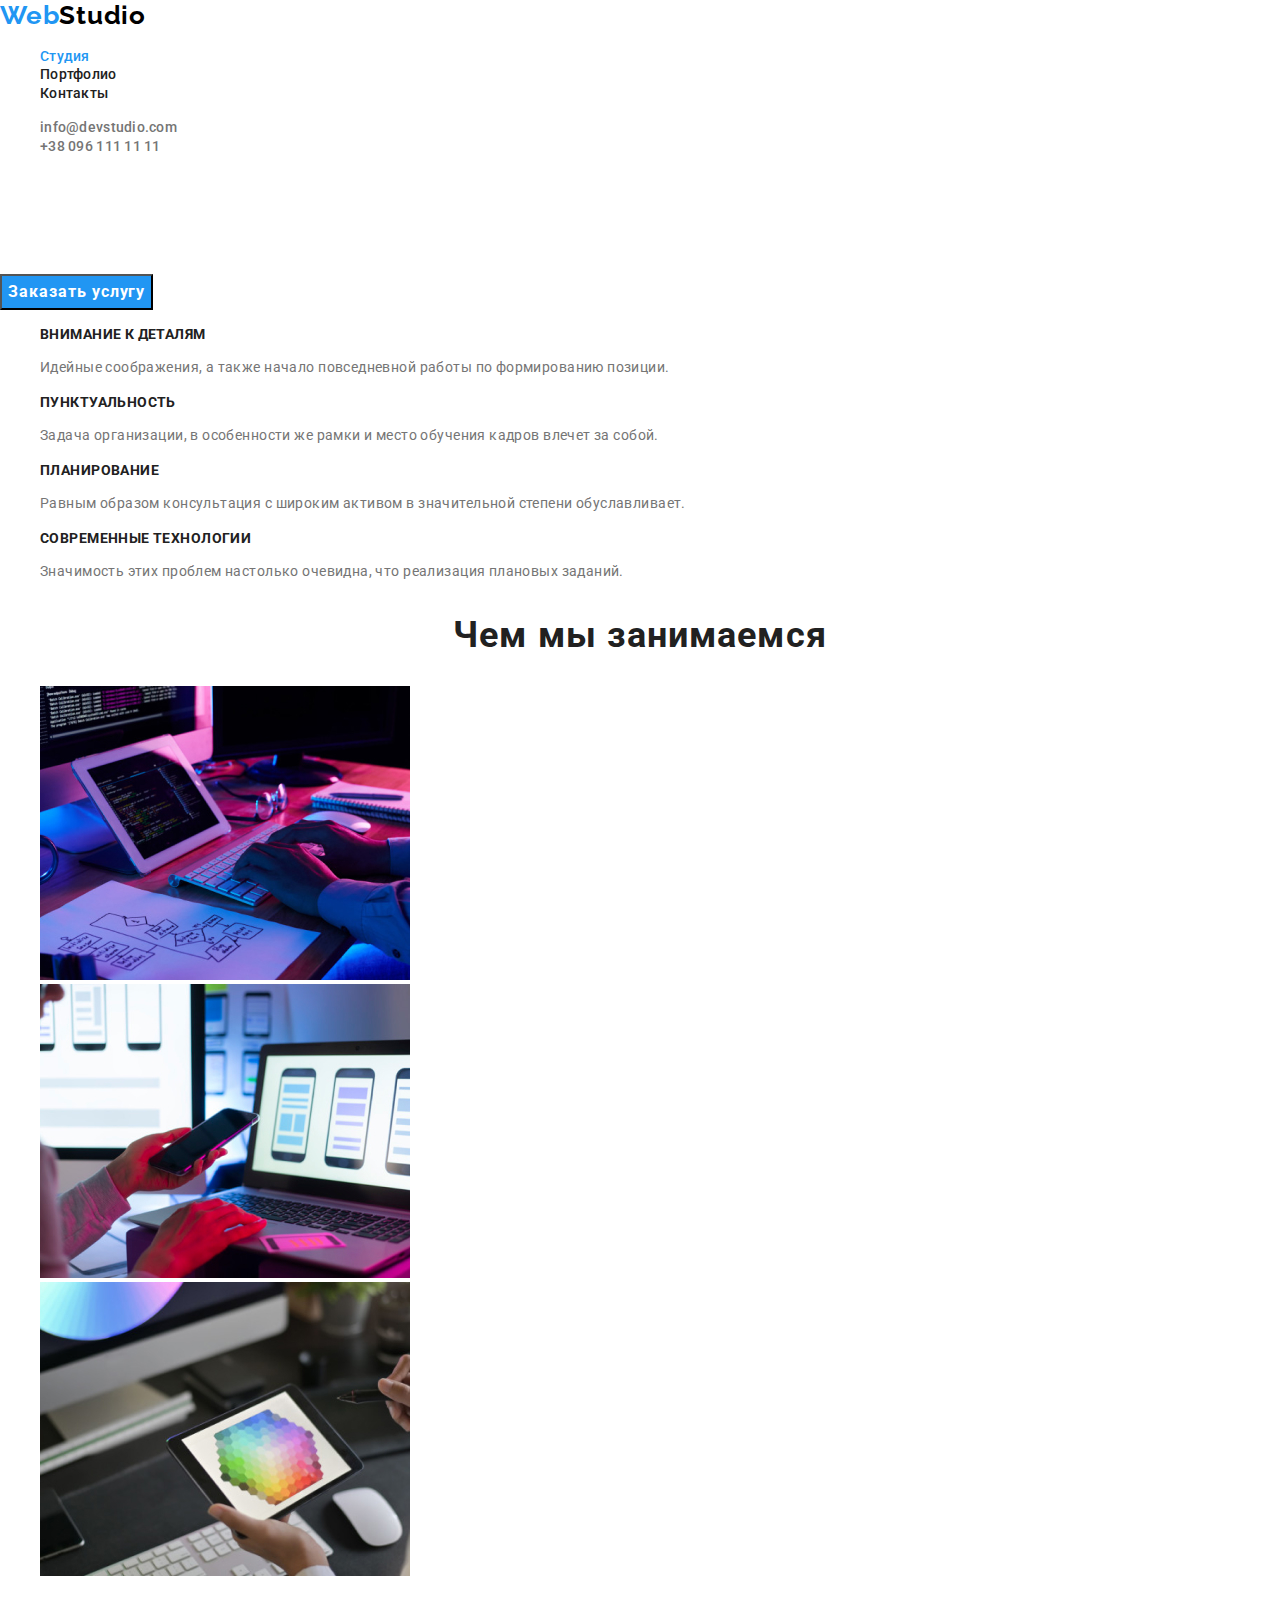
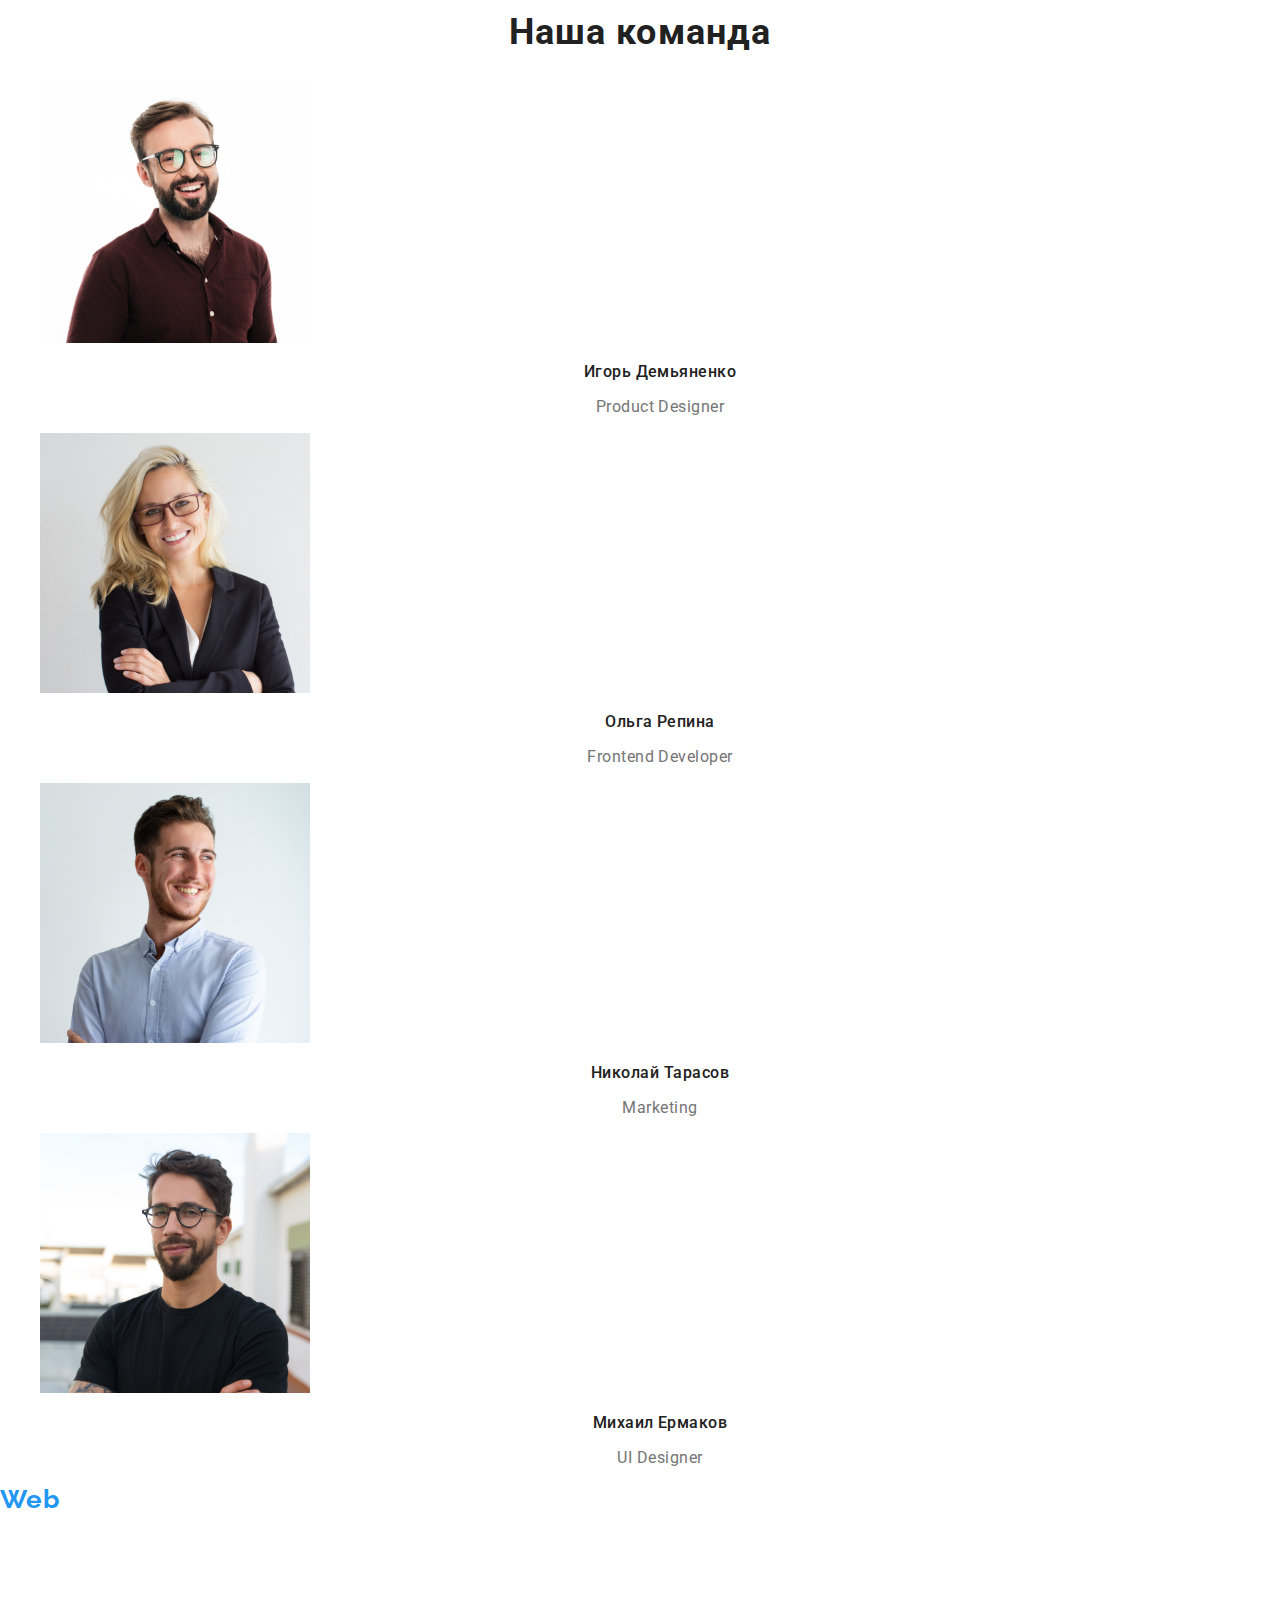
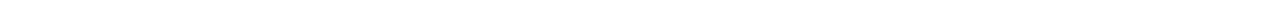
==== index.html @ 56fadd4d "Removed the lang attribute in links" ====
<!DOCTYPE html>
<html lang="ru">

<head>
	<meta charset="UTF-8">
	<meta name="viewport" content="width=device-width, initial-scale=1.0">
	<title lang="en">WebStudio</title>
	<link href="https://fonts.googleapis.com/css2?family=Raleway:wght@700&family=Roboto:wght@400;500;700;900&display=swap" rel="stylesheet">
	<link rel="stylesheet" href="https://cdnjs.cloudflare.com/ajax/libs/modern-normalize/1.0.0/modern-normalize.min.css">
	<link rel="stylesheet" href="./css/style.css">
</head>

<body>
	<!--header-->
	<header class="header">
		<nav class="navigation">
			<a class="link navigation-logo" href="./index.html" aria-label="логотип веб-студии">
				Web<span>Studio</span>
			</a>
			<ul class="list navigation-list">
				<li class="navigation-list-item">
					<a class="link navigation-list-link active" href="./index.html">Студия</a>
				</li>
				<li class="navigation-list-item">
					<a class="link navigation-list-link" href="./portfolio.html">Портфолио</a>
				</li>
				<li class="navigation-list-item">
					<a class="link navigation-list-link" href="#contacts">Контакты</a>
				</li>
			</ul>
		</nav>
		<address class="address">
			<ul class="list header-address-list">
				<li class="header-address-list-item">
					<a class="link header-address-list-mail" href="mailto:info@devstudio.com">info@devstudio.com</a>
				</li>
				<li class="header-address-list-item">
					<a class="link header-address-list-tel" href="tel:+380961111111">+38 096 111 11 11</a>
				</li>
			</ul>
		</address>
	</header>
	<main>
		<!--hero section-->
		<section class="hero">
			<h1 class="hero-title">Эффективные решения для вашего бизнеса</h1>
			<button class="hero-btn" type="button">Заказать услугу</button>
		</section>
		<!--benefits section-->
		<section class="benefits">
			<h2 class="benefits-title" hidden>Наши преимущества</h2>
			<ul class="list benefits-list">
				<li class="benefits-list-item">
					<h3 class="benefits-list-title">Внимание к деталям</h3>
					<p class="benefits-list-text">Идейные соображения, а также начало повседневной работы по формированию позиции.</p>
				</li>
				<li class="benefits-list-item">
					<h3 class="benefits-list-title">Пунктуальность</h3>
					<p class="benefits-list-text">Задача организации, в особенности же рамки и место обучения кадров влечет за собой.</p>
				</li>
				<li class="benefits-list-item">
					<h3 class="benefits-list-title">Планирование</h3>
					<p class="benefits-list-text">Равным образом консультация с широким активом в значительной степени обуславливает.</p>
				</li>
				<li class="benefits-list-item">
					<h3 class="benefits-list-title">Современные технологии</h3>
					<p class="benefits-list-text">Значимость этих проблем настолько очевидна, что реализация плановых заданий.</p>
				</li>
			</ul>
		</section>
		<!--about us section-->
		<section class="about">
			<h2 class="about-title">Чем мы занимаемся</h2>
			<ul class="list about-list">
				<li class="about-list-item">
					<img class="about-list-img" src="./images/main/index/about-us-1.jpg" alt="Разработчик работает в поте лица" width="370"
						height="294">
				</li>
				<li class="about-list-item">
					<img class="about-list-img" src="./images/main/index/about-us-2.jpg" alt="Разработчик работает в поте лица" width="370"
						height="294">
				</li>
				<li class="about-list-item">
					<img class="about-list-img" src="./images/main/index/about-us-3.jpg" alt="Разработчик работает в поте лица" width="370"
						height="294">
				</li>
			</ul>
		</section>
		<!--our team section-->
		<section class="team">
			<h2 class="team-title">Наша команда</h2>
			<ul class="list team-list">
				<li class="team-list-item">
					<img class="team-list-img" src="./images/main/index/our-team-1.jpg" alt="фото сотрудника Игорь Демьяненко" width="270"
						height="260">
					<h3 class="team-list-name">Игорь Демьяненко</h3>
					<p class="team-list-position" lang="en">Product Designer</p>
				</li>
				<li class="team-list-item">
					<img class="team-list-img" src="./images/main/index/our-team-2.jpg" alt="фото сотрудника Ольга Репина" width="270"
						height="260">
					<h3 class="team-list-name">Ольга Репина</h3>
					<p class="team-list-position" lang="en">Frontend Developer</p>
				</li>
				<li class="team-list-item">
					<img class="team-list-img" src="./images/main/index/our-team-3.jpg" alt="фото сотрудника Николай Тарасов" width="270"
						height="260">
					<h3 class="team-list-name">Николай Тарасов</h3>
					<p class="team-list-position" lang="en">Marketing</p>
				</li>
				<li class="team-list-item">
					<img class="team-list-img" src="./images/main/index/our-team-4.jpg" alt="фото сотрудника Михаил Ермаков" width="270"
						height="260">
					<h3 class="team-list-name">Михаил Ермаков</h3>
					<p class="team-list-position" lang="en">UI Designer</p>
				</li>
			</ul>
		</section>
	</main>
	<footer class="footer" id="contacts">
		<a class="link footer-logo" href="./index.html" aria-label="логотип веб-студии">
			Web<span>Studio</span>
		</a>
		<address class="address">
			<ul class="list footer-address-list">
				<li class="footer-address-list-item">
					<a class="link footer-address-list-address" href="https://goo.gl/maps/a9BJcKgLiUdEXcrdA" target="_blank">г. Киев, пр-т Леси Украинки, 26</a>
				</li>
				<li class="footer-address-list-item">
					<a class="link footer-address-list-mail" href="mailto:info@example.com">info@example.com</a>
				</li>
				<li class="footer-address-list-item">
					<a class="link footer-address-list-tel" href="tel:+380991111111">+38 099 111 11 11</a>
				</li>
			</ul>
		</address>
	</footer>
</body>

</html>
---- css/style.css ----
:root {
	--main-font: "Roboto", sans-serif;
	--secondary-font: "Raleway", sans-serif;
	--title-white-theme-color: #212121;
	--title-dark-theme-color: #ffffff;
	--text-white-theme-color: #757575;
	--text-dark-theme-color: #ffffff;
	--accent-color: #2196F3;
}

body {
	font-family: var(--main-font);
	font-style: normal;
}
.list {
	list-style: none;
 }

.link {
	text-decoration: none;
}

.address {
	font-style: normal;
}

/* ========== header ========== */
.navigation-logo {
	font-family: var(--secondary-font);
	font-weight: 700;
	font-size: 26px;
	line-height: 1.192;
	letter-spacing: 0.03em;
	color: #2196F3;
}

.navigation-logo > span {
	color: #000000;
}

.navigation-list-link {
	font-weight: 500;
	font-size: 14px;
	line-height: 1.143;
	letter-spacing: 0.02em;
	color: var(--title-white-theme-color);
}

.header-address-list-mail,
.header-address-list-tel {
	font-weight: 500;
	font-size: 14px;
	line-height: 1.143;
	letter-spacing: 0.02em;
	color: var(--text-white-theme-color);
}

.navigation-list-link:hover,
.navigation-list-link:focus,
.header-address-list-mail:hover,
.header-address-list-mail:focus,
.header-address-list-tel:hover,
.header-address-list-tel:focus {
	color: var(--accent-color);
}

.active {
	color: var(--accent-color);
}
/* ========== end header ========== */

/* ========== hero section ========== */
.hero-title {
	font-weight: 900;
	font-size: 44px;
	line-height: 1.364;
	text-align: center;
	letter-spacing: 0.06em;
	text-transform: uppercase;
	color: var(--title-dark-theme-color);
}

.hero-btn {
	font-family: var(--main-font);
	font-style: normal;
	font-weight: 700;
	font-size: 16px;
	line-height: 1.875;
	display: flex;
	align-items: center;
	text-align: center;
	letter-spacing: 0.06em;
	color: #ffffff;
	background-color: #2196F3;
}
/* ========== end hero section ========== */

/* ========== benefits section ========== */
.benefits-list-title {
	font-weight: 700;
	font-size: 14px;
	line-height: 1.143;
	letter-spacing: 0.03em;
	text-transform: uppercase;
	color: var(--title-white-theme-color);
}

.benefits-list-text {
	font-weight: 400;
	font-size: 14px;
	line-height: 1.714;
	letter-spacing: 0.03em;
	color: var(--text-white-theme-color);
}
/* ========== end benefits section ========== */

/* ========== about us section ========== */
.about-title {
	font-weight: 700;
	font-size: 36px;
	line-height: 1.167;
	text-align: center;
	letter-spacing: 0.03em;
	color: var(--title-white-theme-color);
}
/* ========== end about us section ========== */

/* ========== our team section ========== */
.team-title {
	font-weight: 700;
	font-size: 36px;
	line-height: 1.167;
	text-align: center;
	letter-spacing: 0.03em;
	color: var(--title-white-theme-color);
}

.team-list-name {
	font-weight: 500;
	font-size: 16px;
	line-height: 1.186;
	text-align: center;
	letter-spacing: 0.03em;
	color: var(--title-white-theme-color);
}

.team-list-position {
	font-weight: 400;
	font-size: 16px;
	line-height: 1.186;
	text-align: center;
	letter-spacing: 0.03em;
	color: var(--text-white-theme-color);
}
/* ========== end our team section ========== */

/* ========== portfolio section ========== */
.portfolio-filter-list-btn {
	font-family: var(--main-font);
	font-style: normal;
	font-weight: 500;
	font-size: 16px;
	line-height: 1.625;
	text-align: center;
	letter-spacing: 0.03em;
	color: #212121;
	background-color: #F5F4FA;
}
.portfolio-filter-list-btn:hover,
.portfolio-filter-list-btn:focus {
	color: #FFFFFF;
	background-color:  #2196F3;
}

.portfolio-list-title {
	font-weight: 700;
	font-size: 18px;
	line-height: 2;
	letter-spacing: 0.06em;
	color: var(--title-white-theme-color);
}

.portfolio-list-subtitle {
	font-weight: 400;
	font-size: 16px;
	line-height: 1.875;
	letter-spacing: 0.03em;
	color: var(--text-white-theme-color);
}
/* ==========end portfolio section ========== */

/* ========== footer ========== */
.footer-logo {
	font-family: var(--secondary-font);
	font-weight: 700;
	font-size: 26px;
	line-height: 1.192;
	letter-spacing: 0.03em;
	color: #2196F3;
}

.footer-logo span {
	color: #ffffff;
}

.footer-address-list-address {
	font-weight: 400;
	font-size: 14px;
	line-height: 1.714;
	letter-spacing: 0.03em;
	color: var(--text-dark-theme-color);
}

.footer-address-list-mail,
.footer-address-list-tel {
	font-weight: 400;
	font-size: 14px;
	line-height: 1.714;
	letter-spacing: 0.03em;
	color: rgba(255, 255, 255, 0.6);
}

.footer-address-list-address:hover,
.footer-address-list-address:focus,
.footer-address-list-mail:hover,
.footer-address-list-mail:focus,
.footer-address-list-tel:hover,
.footer-address-list-tel:focus {
	color: var(--accent-color);
}
/* ========== end footer ========== */
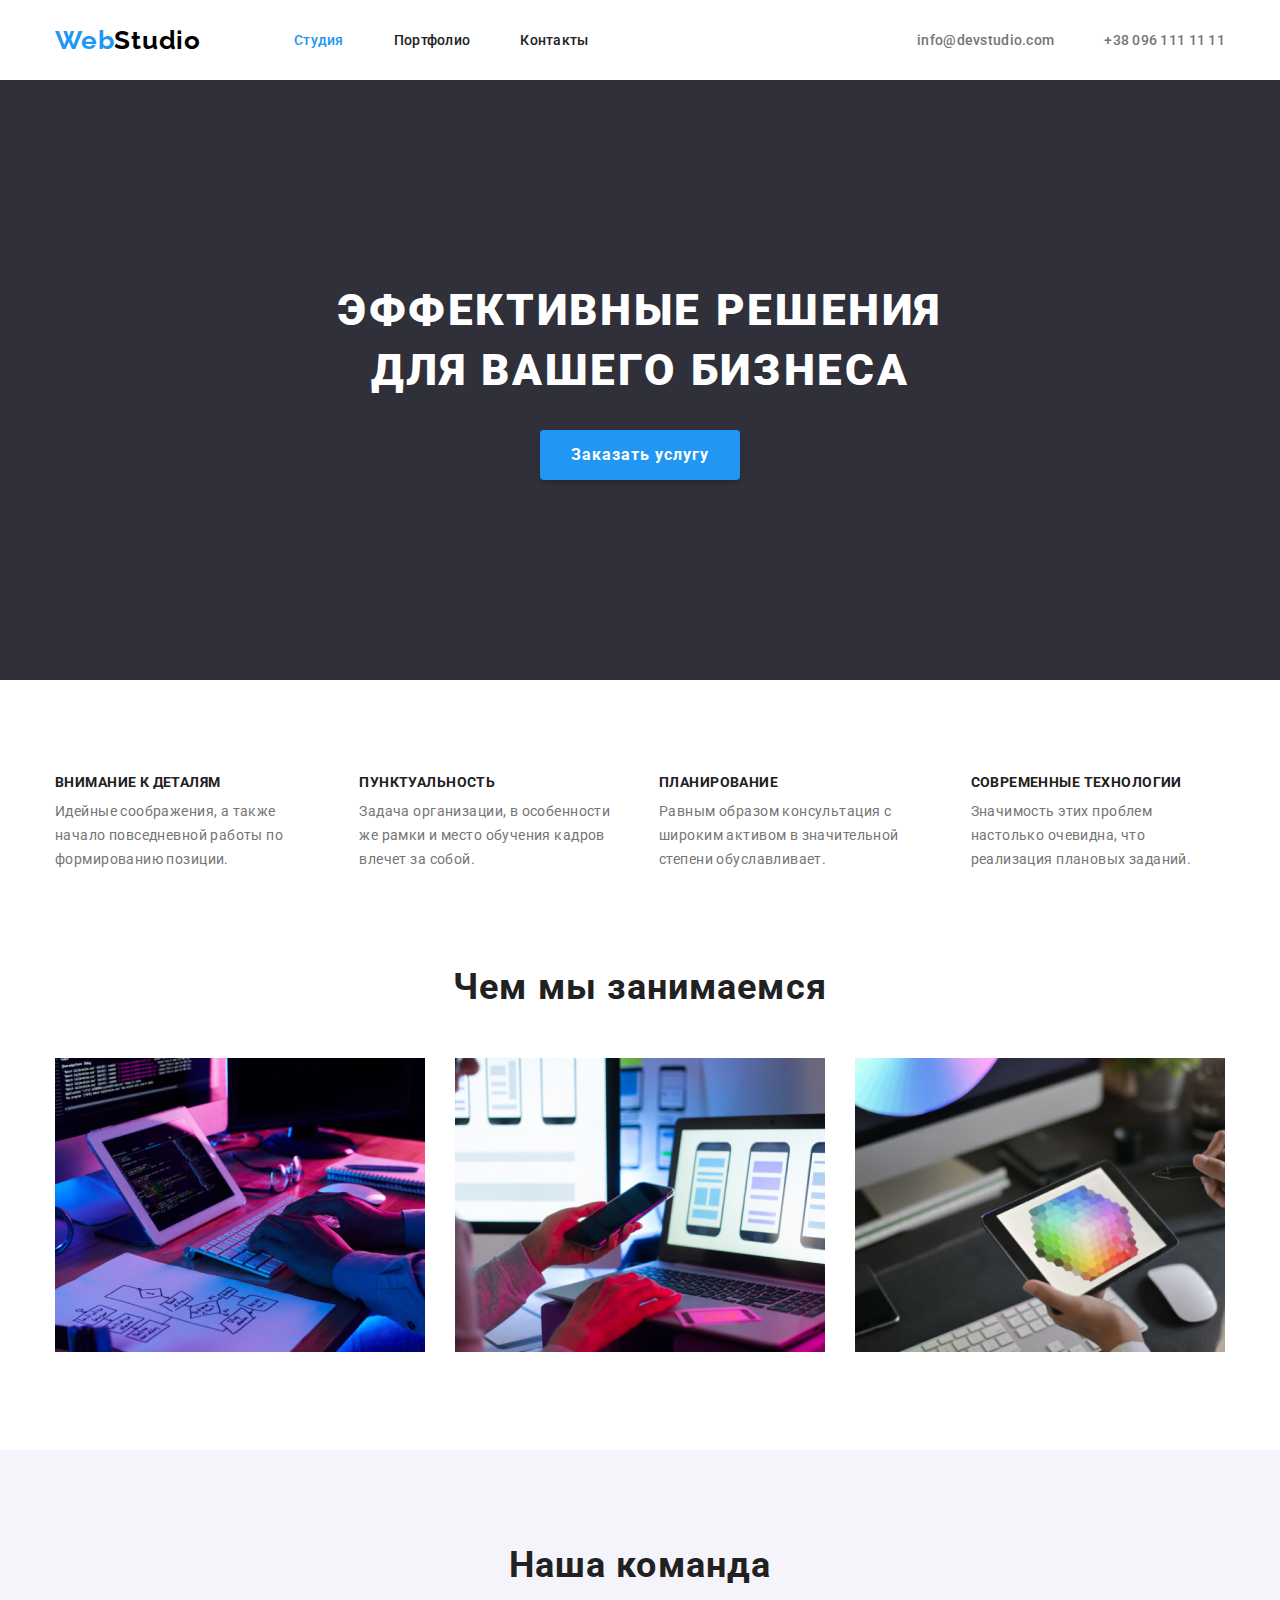
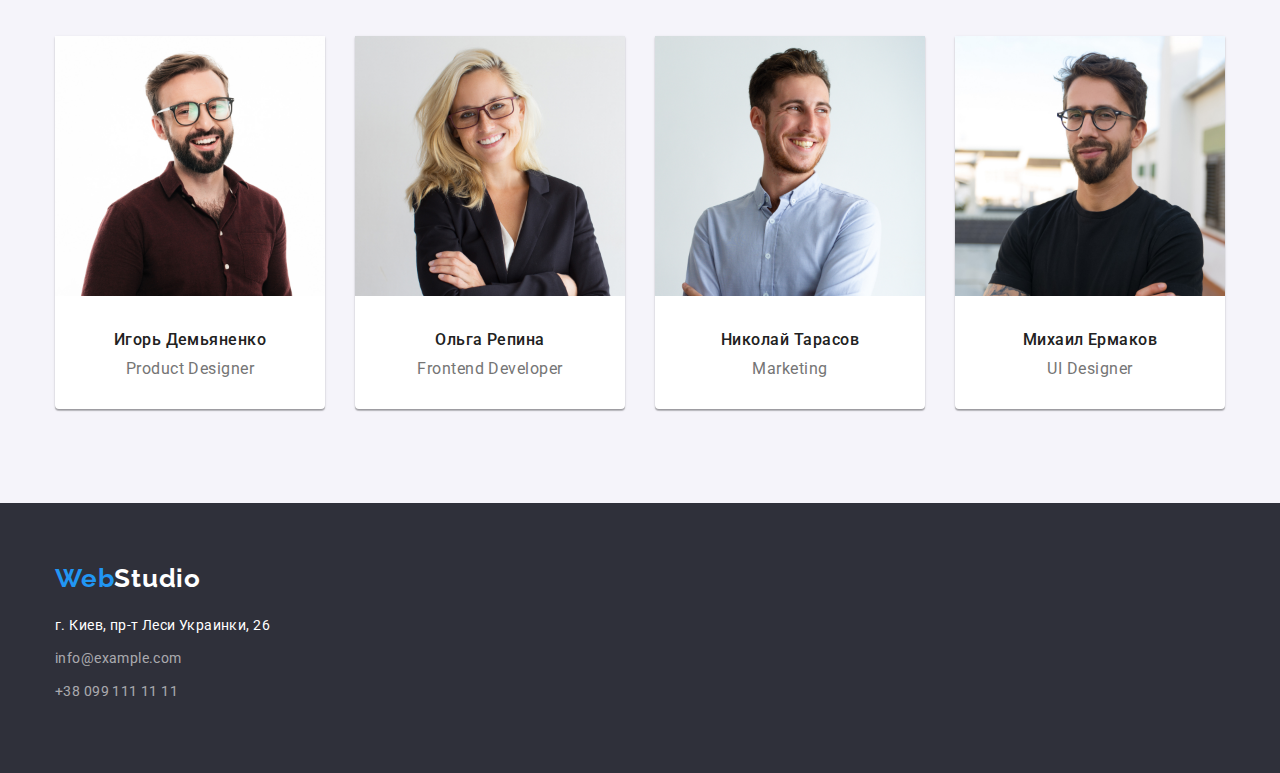
==== commit 7083efa2: "Done" ====
--- a/index.html
+++ b/index.html
@@ -11,66 +11,73 @@
 </head>
 
 <body>
-	<!--header-->
+	<!--Header-->
 	<header class="header">
-		<nav class="navigation">
+		<div class="conteiner">
 			<a class="link navigation-logo" href="./index.html" aria-label="логотип веб-студии">
 				Web<span>Studio</span>
 			</a>
-			<ul class="list navigation-list">
-				<li class="navigation-list-item">
-					<a class="link navigation-list-link active" href="./index.html">Студия</a>
-				</li>
-				<li class="navigation-list-item">
-					<a class="link navigation-list-link" href="./portfolio.html">Портфолио</a>
-				</li>
-				<li class="navigation-list-item">
-					<a class="link navigation-list-link" href="#contacts">Контакты</a>
-				</li>
-			</ul>
-		</nav>
-		<address class="address">
-			<ul class="list header-address-list">
-				<li class="header-address-list-item">
-					<a class="link header-address-list-mail" href="mailto:info@devstudio.com">info@devstudio.com</a>
-				</li>
-				<li class="header-address-list-item">
-					<a class="link header-address-list-tel" href="tel:+380961111111">+38 096 111 11 11</a>
-				</li>
-			</ul>
-		</address>
+			<nav class="navigation">
+				<ul class="list navigation-list">
+					<li class="navigation-list-item">
+						<a class="link navigation-list-link active" href="./index.html">Студия</a>
+					</li>
+					<li class="navigation-list-item">
+						<a class="link navigation-list-link" href="./portfolio.html">Портфолио</a>
+					</li>
+					<li class="navigation-list-item">
+						<a class="link navigation-list-link" href="#contacts">Контакты</a>
+					</li>
+				</ul>
+			</nav>
+			<address class="address">
+				<ul class="list header-address-list">
+					<li class="header-address-list-item">
+						<a class="link header-address-list-mail" href="mailto:info@devstudio.com">info@devstudio.com</a>
+					</li>
+					<li class="header-address-list-item">
+						<a class="link header-address-list-tel" href="tel:+380961111111">+38 096 111 11 11</a>
+					</li>
+				</ul>
+			</address>
+		</div>
 	</header>
 	<main>
-		<!--hero section-->
+		<!--Hero Section-->
 		<section class="hero">
-			<h1 class="hero-title">Эффективные решения для вашего бизнеса</h1>
-			<button class="hero-btn" type="button">Заказать услугу</button>
+			<div class="conteiner">
+				<h1 class="hero-title">Эффективные решения<br>для вашего бизнеса</h1>
+				<button class="hero-btn" type="button">Заказать услугу</button>
+			</div>
 		</section>
-		<!--benefits section-->
-		<section class="benefits">
-			<h2 class="benefits-title" hidden>Наши преимущества</h2>
-			<ul class="list benefits-list">
-				<li class="benefits-list-item">
-					<h3 class="benefits-list-title">Внимание к деталям</h3>
-					<p class="benefits-list-text">Идейные соображения, а также начало повседневной работы по формированию позиции.</p>
-				</li>
-				<li class="benefits-list-item">
-					<h3 class="benefits-list-title">Пунктуальность</h3>
-					<p class="benefits-list-text">Задача организации, в особенности же рамки и место обучения кадров влечет за собой.</p>
-				</li>
-				<li class="benefits-list-item">
-					<h3 class="benefits-list-title">Планирование</h3>
-					<p class="benefits-list-text">Равным образом консультация с широким активом в значительной степени обуславливает.</p>
-				</li>
-				<li class="benefits-list-item">
-					<h3 class="benefits-list-title">Современные технологии</h3>
-					<p class="benefits-list-text">Значимость этих проблем настолько очевидна, что реализация плановых заданий.</p>
-				</li>
-			</ul>
+		<!--Benefits Section-->
+		<section class="section benefits">
+			<div class="conteiner">
+				<h2 class="is-hidden benefits-title">Наши преимущества</h2>
+				<ul class="list benefits-list">
+					<li class="benefits-list-item">
+						<h3 class="benefits-list-title">Внимание к деталям</h3>
+						<p class="benefits-list-text">Идейные соображения, а также начало повседневной работы по формированию позиции.</p>
+					</li>
+					<li class="benefits-list-item">
+						<h3 class="benefits-list-title">Пунктуальность</h3>
+						<p class="benefits-list-text">Задача организации, в особенности же рамки и место обучения кадров влечет за собой.</p>
+					</li>
+					<li class="benefits-list-item">
+						<h3 class="benefits-list-title">Планирование</h3>
+						<p class="benefits-list-text">Равным образом консультация с широким активом в значительной степени обуславливает.</p>
+					</li>
+					<li class="benefits-list-item">
+						<h3 class="benefits-list-title">Современные технологии</h3>
+						<p class="benefits-list-text">Значимость этих проблем настолько очевидна, что реализация плановых заданий.</p>
+					</li>
+				</ul>
+			</div>
 		</section>
-		<!--about us section-->
-		<section class="about">
-			<h2 class="about-title">Чем мы занимаемся</h2>
+		<!--About Us Section-->
+		<section class="section about">
+			<div class="conteiner">
+				<h2 class="title about-title">Чем мы занимаемся</h2>
 			<ul class="list about-list">
 				<li class="about-list-item">
 					<img class="about-list-img" src="./images/main/index/about-us-1.jpg" alt="Разработчик работает в поте лица" width="370"
@@ -85,55 +92,60 @@
 						height="294">
 				</li>
 			</ul>
+			</div>
 		</section>
-		<!--our team section-->
-		<section class="team">
-			<h2 class="team-title">Наша команда</h2>
-			<ul class="list team-list">
-				<li class="team-list-item">
-					<img class="team-list-img" src="./images/main/index/our-team-1.jpg" alt="фото сотрудника Игорь Демьяненко" width="270"
-						height="260">
-					<h3 class="team-list-name">Игорь Демьяненко</h3>
-					<p class="team-list-position" lang="en">Product Designer</p>
-				</li>
-				<li class="team-list-item">
-					<img class="team-list-img" src="./images/main/index/our-team-2.jpg" alt="фото сотрудника Ольга Репина" width="270"
-						height="260">
-					<h3 class="team-list-name">Ольга Репина</h3>
-					<p class="team-list-position" lang="en">Frontend Developer</p>
-				</li>
-				<li class="team-list-item">
-					<img class="team-list-img" src="./images/main/index/our-team-3.jpg" alt="фото сотрудника Николай Тарасов" width="270"
-						height="260">
-					<h3 class="team-list-name">Николай Тарасов</h3>
-					<p class="team-list-position" lang="en">Marketing</p>
-				</li>
-				<li class="team-list-item">
-					<img class="team-list-img" src="./images/main/index/our-team-4.jpg" alt="фото сотрудника Михаил Ермаков" width="270"
-						height="260">
-					<h3 class="team-list-name">Михаил Ермаков</h3>
-					<p class="team-list-position" lang="en">UI Designer</p>
-				</li>
-			</ul>
+		<!--Our Team Section-->
+		<section class="section team">
+			<div class="conteiner">
+				<h2 class="title team-title">Наша команда</h2>
+				<ul class="list team-list">
+					<li class="team-list-item">
+						<img class="team-list-img" src="./images/main/index/our-team-1.jpg" alt="фото сотрудника Игорь Демьяненко" width="270"
+							height="260">
+						<h3 class="team-list-name">Игорь Демьяненко</h3>
+						<p class="team-list-position" lang="en">Product Designer</p>
+					</li>
+					<li class="team-list-item">
+						<img class="team-list-img" src="./images/main/index/our-team-2.jpg" alt="фото сотрудника Ольга Репина" width="270"
+							height="260">
+						<h3 class="team-list-name">Ольга Репина</h3>
+						<p class="team-list-position" lang="en">Frontend Developer</p>
+					</li>
+					<li class="team-list-item">
+						<img class="team-list-img" src="./images/main/index/our-team-3.jpg" alt="фото сотрудника Николай Тарасов" width="270"
+							height="260">
+						<h3 class="team-list-name">Николай Тарасов</h3>
+						<p class="team-list-position" lang="en">Marketing</p>
+					</li>
+					<li class="team-list-item">
+						<img class="team-list-img" src="./images/main/index/our-team-4.jpg" alt="фото сотрудника Михаил Ермаков" width="270"
+							height="260">
+						<h3 class="team-list-name">Михаил Ермаков</h3>
+						<p class="team-list-position" lang="en">UI Designer</p>
+					</li>
+				</ul>
+			</div>
 		</section>
 	</main>
 	<footer class="footer" id="contacts">
-		<a class="link footer-logo" href="./index.html" aria-label="логотип веб-студии">
-			Web<span>Studio</span>
-		</a>
-		<address class="address">
-			<ul class="list footer-address-list">
-				<li class="footer-address-list-item">
-					<a class="link footer-address-list-address" href="https://goo.gl/maps/a9BJcKgLiUdEXcrdA" target="_blank">г. Киев, пр-т Леси Украинки, 26</a>
-				</li>
-				<li class="footer-address-list-item">
-					<a class="link footer-address-list-mail" href="mailto:info@example.com">info@example.com</a>
-				</li>
-				<li class="footer-address-list-item">
-					<a class="link footer-address-list-tel" href="tel:+380991111111">+38 099 111 11 11</a>
-				</li>
-			</ul>
-		</address>
+		<div class="conteiner">
+			<a class="link footer-logo" href="./index.html" aria-label="логотип веб-студии">
+				Web<span>Studio</span>
+			</a>
+			<address class="address">
+				<ul class="list footer-address-list">
+					<li class="footer-address-list-item">
+						<a class="link footer-address-list-address" href="https://goo.gl/maps/a9BJcKgLiUdEXcrdA" target="_blank">г. Киев, пр-т Леси Украинки, 26</a>
+					</li>
+					<li class="footer-address-list-item">
+						<a class="link footer-address-list-mail" href="mailto:info@example.com">info@example.com</a>
+					</li>
+					<li class="footer-address-list-item">
+						<a class="link footer-address-list-tel" href="tel:+380991111111">+38 099 111 11 11</a>
+					</li>
+				</ul>
+			</address>
+		</div>
 	</footer>
 </body>
 
--- a/css/style.css
+++ b/css/style.css
@@ -1,4 +1,6 @@
 :root {
+	--background-main-color: #ffffff;
+	--background-secondary-color: #2F303A;
 	--main-font: "Roboto", sans-serif;
 	--secondary-font: "Raleway", sans-serif;
 	--title-white-theme-color: #212121;
@@ -8,6 +10,13 @@
 	--accent-color: #2196F3;
 }
 
+*,
+*::before,
+*::after {
+	margin: 0;
+	padding: 0;
+}
+
 body {
 	font-family: var(--main-font);
 	font-style: normal;
@@ -24,21 +33,61 @@
 	font-style: normal;
 }
 
-/* ========== header ========== */
+.title {
+	margin-bottom: 50px;
+}
+
+.section {
+	padding-top: 94px;
+	padding-bottom: 94px;
+}
+
+.section.about {
+	padding-top: 0;
+}
+
+.conteiner {
+	width: 1200px;
+	margin-left: auto;
+	margin-right: auto;
+	padding-left: 15px;
+	padding-right: 15px;
+}
+
+/* ========== Header ========== */
+.header .conteiner {
+	display: flex;
+	align-items: center;
+}
+
 .navigation-logo {
+	margin-right: 93px;
+
 	font-family: var(--secondary-font);
 	font-weight: 700;
 	font-size: 26px;
 	line-height: 1.192;
 	letter-spacing: 0.03em;
-	color: #2196F3;
+	color: var(--accent-color);
 }
 
 .navigation-logo > span {
 	color: #000000;
 }
 
+.navigation-list {
+	display: flex;
+}
+
+.navigation-list-item:not(:last-child) {
+	margin-right: 50px;
+}
+
 .navigation-list-link {
+	display: block;
+	padding-top: 32px;
+	padding-bottom: 32px;
+
 	font-weight: 500;
 	font-size: 14px;
 	line-height: 1.143;
@@ -46,8 +95,26 @@
 	color: var(--title-white-theme-color);
 }
 
+.active {
+	color: var(--accent-color);
+}
+
+.header .address {
+	margin-left: auto;
+}
+
+.header-address-list {
+	display: flex;
+}
+
+.header-address-list-item + 
+.header-address-list-item{
+	margin-left: 50px;
+}
+
 .header-address-list-mail,
 .header-address-list-tel {
+	
 	font-weight: 500;
 	font-size: 14px;
 	line-height: 1.143;
@@ -64,39 +131,62 @@
 	color: var(--accent-color);
 }
 
-.active {
-	color: var(--accent-color);
-}
-/* ========== end header ========== */
-
-/* ========== hero section ========== */
+.is-hidden {
+	display: none;
+}
+/* ========== End Header ========== */
+
+/* ========== Hero========== */
+.hero {
+	text-align: center;
+	padding-top: 200px;
+	padding-bottom: 200px;
+
+	background-color: var(--background-secondary-color);
+}
+
 .hero-title {
+	margin-bottom: 30px;
+
 	font-weight: 900;
 	font-size: 44px;
 	line-height: 1.364;
-	text-align: center;
 	letter-spacing: 0.06em;
 	text-transform: uppercase;
 	color: var(--title-dark-theme-color);
 }
 
 .hero-btn {
+	display: inline-block;
+	width: 200px;
+	height: 50px;
+	box-shadow: 0px 4px 4px rgba(0, 0, 0, 0.15);
+	border-radius: 4px;
+	border: none;
+
 	font-family: var(--main-font);
 	font-style: normal;
 	font-weight: 700;
 	font-size: 16px;
 	line-height: 1.875;
-	display: flex;
-	align-items: center;
-	text-align: center;
 	letter-spacing: 0.06em;
 	color: #ffffff;
-	background-color: #2196F3;
-}
-/* ========== end hero section ========== */
-
-/* ========== benefits section ========== */
+	background-color: var(--accent-color);
+}
+/* ========== End Hero========== */
+
+/* ========== Benefits Section ========== */
+.benefits-list {
+	display: flex;
+}
+
+.benefits-list-item:not(:last-child) {
+	margin-right: 30px;
+}
+
 .benefits-list-title {
+	margin-bottom: 10px;
+
 	font-weight: 700;
 	font-size: 14px;
 	line-height: 1.143;
@@ -112,10 +202,12 @@
 	letter-spacing: 0.03em;
 	color: var(--text-white-theme-color);
 }
-/* ========== end benefits section ========== */
-
-/* ========== about us section ========== */
+/* ========== End Benefits Section ========== */
+
+/* ========== About Us Section ========== */
 .about-title {
+	margin-bottom: 50px;
+
 	font-weight: 700;
 	font-size: 36px;
 	line-height: 1.167;
@@ -123,9 +215,18 @@
 	letter-spacing: 0.03em;
 	color: var(--title-white-theme-color);
 }
-/* ========== end about us section ========== */
-
-/* ========== our team section ========== */
+
+.about-list {
+	display: flex;
+	justify-content: space-between;
+}
+/* ========== End About Us Section ========== */
+
+/* ========== Our Team Section ========== */
+.team {
+	background-color: #F5F4FA;
+}
+
 .team-title {
 	font-weight: 700;
 	font-size: 36px;
@@ -135,7 +236,24 @@
 	color: var(--title-white-theme-color);
 }
 
+.team-list {
+	display: flex;
+	justify-content: space-between;
+}
+
+.team-list-item {
+	background: #FFFFFF;
+	box-shadow: 0px 1px 3px rgba(0, 0, 0, 0.12), 0px 1px 1px rgba(0, 0, 0, 0.14), 0px 2px 1px rgba(0, 0, 0, 0.2);
+	border-radius: 0px 0px 4px 4px;
+}
+
+.team-list-img {
+	margin-bottom: 30px;
+}
+
 .team-list-name {
+	margin-bottom: 10px;
+
 	font-weight: 500;
 	font-size: 16px;
 	line-height: 1.186;
@@ -145,6 +263,8 @@
 }
 
 .team-list-position {
+	margin-bottom: 30px;
+
 	font-weight: 400;
 	font-size: 16px;
 	line-height: 1.186;
@@ -152,10 +272,28 @@
 	letter-spacing: 0.03em;
 	color: var(--text-white-theme-color);
 }
-/* ========== end our team section ========== */
-
-/* ========== portfolio section ========== */
+/* ========== End Our Team Section ========== */
+
+/* ========== Portfolio Section ========== */
+.portfolio-filter-list {
+	display: flex;
+	margin-bottom: 50px;
+	justify-content: center;
+}
+
+.portfolio-filter-list-item:not(:last-child) {
+	margin-right: 8px;
+}
+
 .portfolio-filter-list-btn {
+	padding-top: 6px;
+	padding-right: 22px;
+	padding-bottom: 6px;
+	padding-left: 22px;
+	background-color: #F5F4FA;
+	border-radius: 4px;
+	border: none;
+
 	font-family: var(--main-font);
 	font-style: normal;
 	font-weight: 500;
@@ -164,15 +302,38 @@
 	text-align: center;
 	letter-spacing: 0.03em;
 	color: #212121;
-	background-color: #F5F4FA;
 }
 .portfolio-filter-list-btn:hover,
 .portfolio-filter-list-btn:focus {
 	color: #FFFFFF;
-	background-color:  #2196F3;
+	background-color: var(--accent-color);
+	box-shadow: 0px 3px 1px rgba(0, 0, 0, 0.1), 0px 1px 2px rgba(0, 0, 0, 0.08), 0px 2px 2px rgba(0, 0, 0, 0.12);
+}
+
+.portfolio-list {
+	display: flex;
+	flex-wrap: wrap;
+	justify-content: space-between;
+	align-content: space-between;
+	height: 1272px;
+}
+
+.portfolio-list-item {
+	background: #FFFFFF;
+	border: 1px solid #EEEEEE;
+	width: 370px;
+	height: 404px;
+}
+
+.portfolio-list-img {
+	margin-bottom: 20px;
 }
 
 .portfolio-list-title {
+	margin-left: 24px;
+	margin-right: 24px;
+	margin-bottom: 4px;
+
 	font-weight: 700;
 	font-size: 18px;
 	line-height: 2;
@@ -181,26 +342,43 @@
 }
 
 .portfolio-list-subtitle {
+	margin-left: 24px;
+	margin-right: 24px;
+	margin-bottom: 20px;
+
 	font-weight: 400;
 	font-size: 16px;
 	line-height: 1.875;
 	letter-spacing: 0.03em;
 	color: var(--text-white-theme-color);
 }
-/* ==========end portfolio section ========== */
-
-/* ========== footer ========== */
+/* ==========End Portfolio Section ========== */
+
+/* ========== Footer ========== */
+.footer {
+	background-color: #2F303A;
+	padding-top: 60px;
+	padding-bottom: 60px;
+}
+
 .footer-logo {
+	display: block;
+	margin-bottom: 20px;
+
 	font-family: var(--secondary-font);
 	font-weight: 700;
 	font-size: 26px;
 	line-height: 1.192;
 	letter-spacing: 0.03em;
-	color: #2196F3;
+	color: var(--accent-color);
 }
 
 .footer-logo span {
 	color: #ffffff;
+}
+
+.footer-address-list-item {
+	margin-bottom: 9px;
 }
 
 .footer-address-list-address {
@@ -228,4 +406,4 @@
 .footer-address-list-tel:focus {
 	color: var(--accent-color);
 }
-/* ========== end footer ========== */+/* ========== End Footer ========== */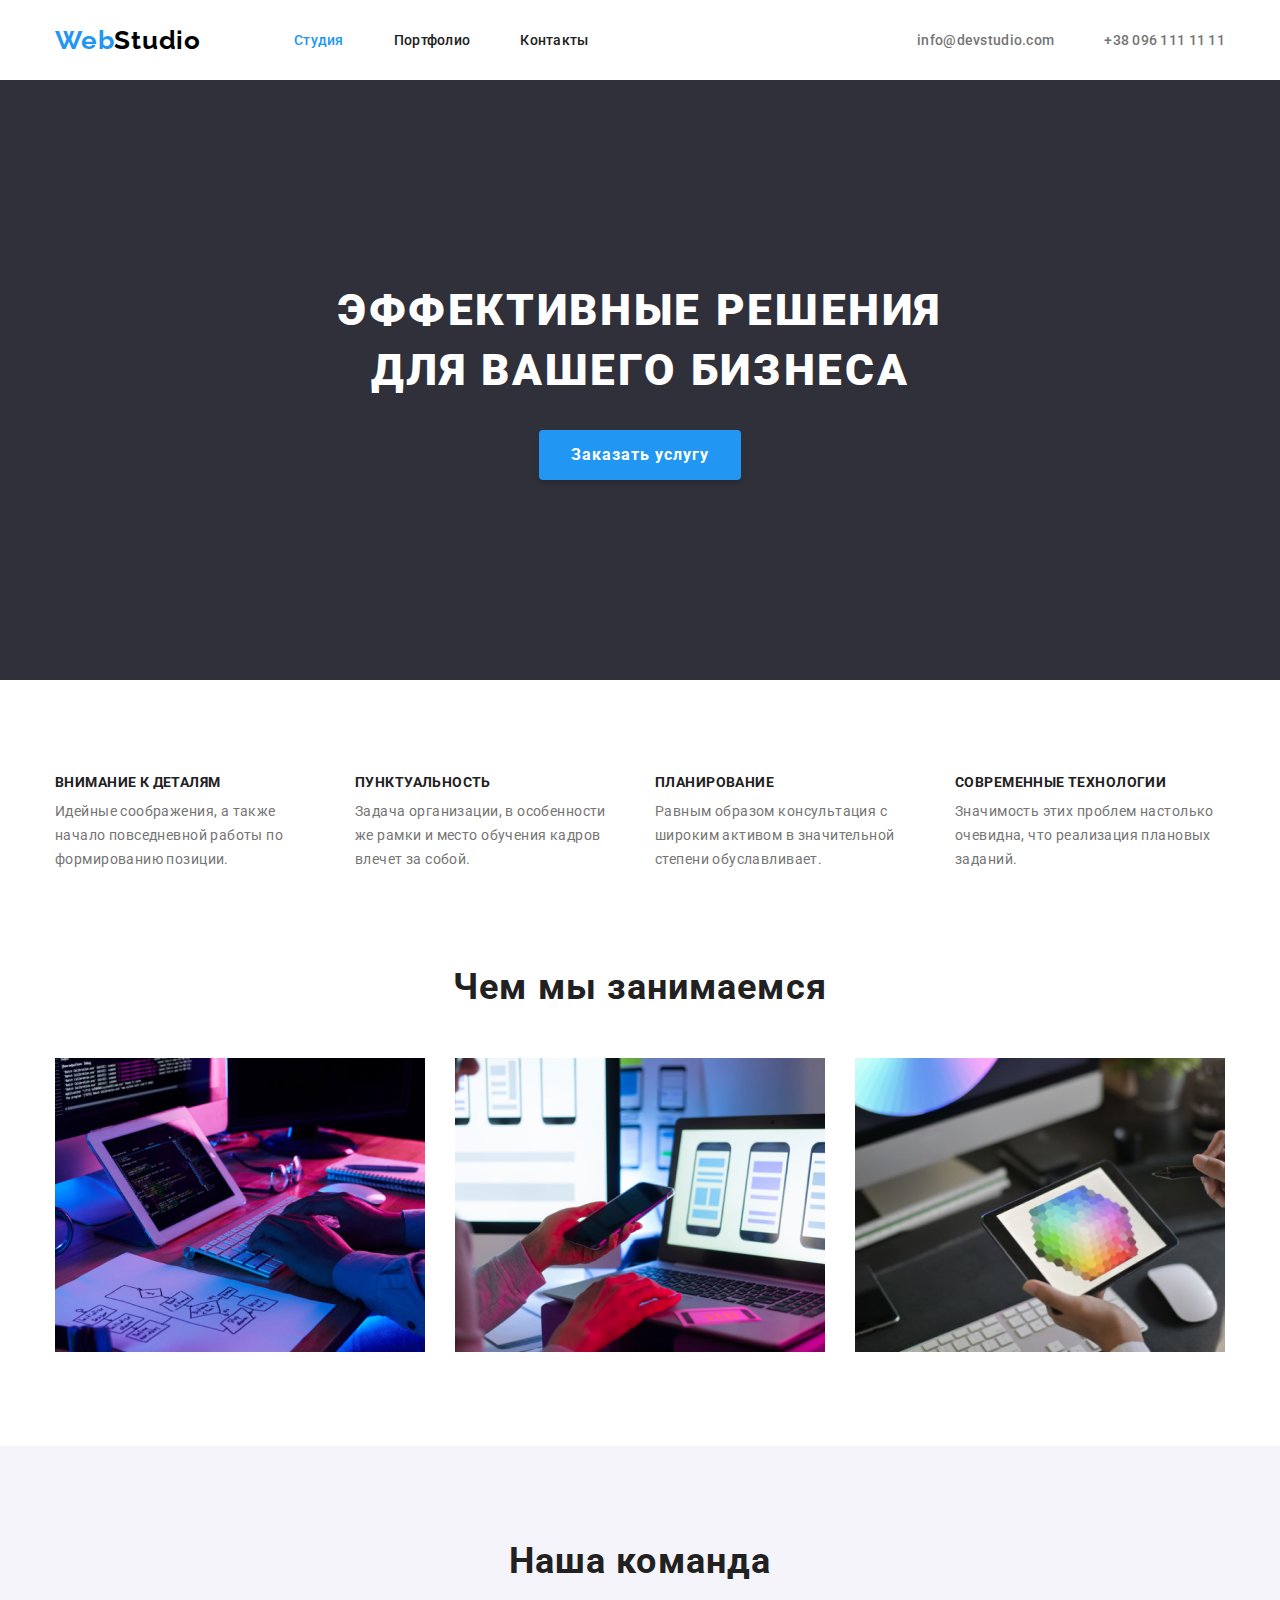
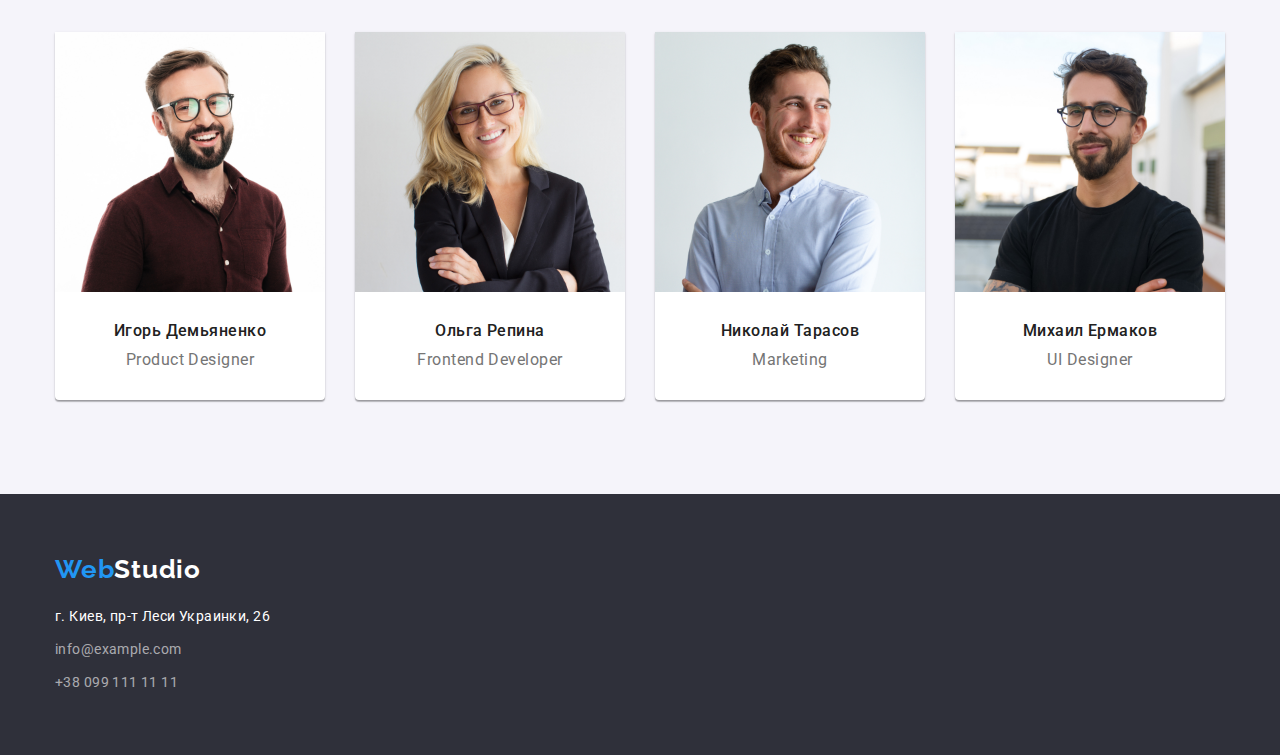
==== commit 374869b6: "Added class="img" with "display: block" style" ====
--- a/index.html
+++ b/index.html
@@ -80,15 +80,15 @@
 				<h2 class="title about-title">Чем мы занимаемся</h2>
 			<ul class="list about-list">
 				<li class="about-list-item">
-					<img class="about-list-img" src="./images/main/index/about-us-1.jpg" alt="Разработчик работает в поте лица" width="370"
+					<img class="img about-list-img" src="./images/main/index/about-us-1.jpg" alt="Разработчик работает в поте лица" width="370"
 						height="294">
 				</li>
 				<li class="about-list-item">
-					<img class="about-list-img" src="./images/main/index/about-us-2.jpg" alt="Разработчик работает в поте лица" width="370"
+					<img class="img about-list-img" src="./images/main/index/about-us-2.jpg" alt="Разработчик работает в поте лица" width="370"
 						height="294">
 				</li>
 				<li class="about-list-item">
-					<img class="about-list-img" src="./images/main/index/about-us-3.jpg" alt="Разработчик работает в поте лица" width="370"
+					<img class="img about-list-img" src="./images/main/index/about-us-3.jpg" alt="Разработчик работает в поте лица" width="370"
 						height="294">
 				</li>
 			</ul>
@@ -100,25 +100,25 @@
 				<h2 class="title team-title">Наша команда</h2>
 				<ul class="list team-list">
 					<li class="team-list-item">
-						<img class="team-list-img" src="./images/main/index/our-team-1.jpg" alt="фото сотрудника Игорь Демьяненко" width="270"
+						<img class="img team-list-img" src="./images/main/index/our-team-1.jpg" alt="фото сотрудника Игорь Демьяненко" width="270"
 							height="260">
 						<h3 class="team-list-name">Игорь Демьяненко</h3>
 						<p class="team-list-position" lang="en">Product Designer</p>
 					</li>
 					<li class="team-list-item">
-						<img class="team-list-img" src="./images/main/index/our-team-2.jpg" alt="фото сотрудника Ольга Репина" width="270"
+						<img class="img team-list-img" src="./images/main/index/our-team-2.jpg" alt="фото сотрудника Ольга Репина" width="270"
 							height="260">
 						<h3 class="team-list-name">Ольга Репина</h3>
 						<p class="team-list-position" lang="en">Frontend Developer</p>
 					</li>
 					<li class="team-list-item">
-						<img class="team-list-img" src="./images/main/index/our-team-3.jpg" alt="фото сотрудника Николай Тарасов" width="270"
+						<img class="img team-list-img" src="./images/main/index/our-team-3.jpg" alt="фото сотрудника Николай Тарасов" width="270"
 							height="260">
 						<h3 class="team-list-name">Николай Тарасов</h3>
 						<p class="team-list-position" lang="en">Marketing</p>
 					</li>
 					<li class="team-list-item">
-						<img class="team-list-img" src="./images/main/index/our-team-4.jpg" alt="фото сотрудника Михаил Ермаков" width="270"
+						<img class="img team-list-img" src="./images/main/index/our-team-4.jpg" alt="фото сотрудника Михаил Ермаков" width="270"
 							height="260">
 						<h3 class="team-list-name">Михаил Ермаков</h3>
 						<p class="team-list-position" lang="en">UI Designer</p>
@@ -127,6 +127,7 @@
 			</div>
 		</section>
 	</main>
+	<!--Footer-->
 	<footer class="footer" id="contacts">
 		<div class="conteiner">
 			<a class="link footer-logo" href="./index.html" aria-label="логотип веб-студии">
--- a/css/style.css
+++ b/css/style.css
@@ -1,6 +1,4 @@
 :root {
-	--background-main-color: #ffffff;
-	--background-secondary-color: #2F303A;
 	--main-font: "Roboto", sans-serif;
 	--secondary-font: "Raleway", sans-serif;
 	--title-white-theme-color: #212121;
@@ -33,6 +31,10 @@
 	font-style: normal;
 }
 
+.img {
+	display: block;
+}
+
 .title {
 	margin-bottom: 50px;
 }
@@ -54,6 +56,10 @@
 	padding-right: 15px;
 }
 
+.is-hidden {
+	display: none;
+}
+
 /* ========== Header ========== */
 .header .conteiner {
 	display: flex;
@@ -114,7 +120,6 @@
 
 .header-address-list-mail,
 .header-address-list-tel {
-	
 	font-weight: 500;
 	font-size: 14px;
 	line-height: 1.143;
@@ -130,10 +135,6 @@
 .header-address-list-tel:focus {
 	color: var(--accent-color);
 }
-
-.is-hidden {
-	display: none;
-}
 /* ========== End Header ========== */
 
 /* ========== Hero========== */
@@ -141,8 +142,7 @@
 	text-align: center;
 	padding-top: 200px;
 	padding-bottom: 200px;
-
-	background-color: var(--background-secondary-color);
+	background-color: #2F303A;
 }
 
 .hero-title {
@@ -158,11 +158,14 @@
 
 .hero-btn {
 	display: inline-block;
-	width: 200px;
-	height: 50px;
+	padding-top: 10px;
+	padding-right: 32px;
+	padding-bottom: 10px;
+	padding-left: 32px;
+	background-color: var(--accent-color);
 	box-shadow: 0px 4px 4px rgba(0, 0, 0, 0.15);
+	border: none;
 	border-radius: 4px;
-	border: none;
 
 	font-family: var(--main-font);
 	font-style: normal;
@@ -170,14 +173,17 @@
 	font-size: 16px;
 	line-height: 1.875;
 	letter-spacing: 0.06em;
-	color: #ffffff;
-	background-color: var(--accent-color);
+	color: var(--title-dark-theme-color);
 }
 /* ========== End Hero========== */
 
 /* ========== Benefits Section ========== */
 .benefits-list {
 	display: flex;
+}
+
+.benefits-list-item {
+	width: calc((100% - 3 * 30px) / 4);
 }
 
 .benefits-list-item:not(:last-child) {
@@ -238,13 +244,17 @@
 
 .team-list {
 	display: flex;
-	justify-content: space-between;
 }
 
 .team-list-item {
-	background: #FFFFFF;
+	padding-bottom: 30px;
+	background-color: #FFFFFF;
 	box-shadow: 0px 1px 3px rgba(0, 0, 0, 0.12), 0px 1px 1px rgba(0, 0, 0, 0.14), 0px 2px 1px rgba(0, 0, 0, 0.2);
 	border-radius: 0px 0px 4px 4px;
+}
+
+.team-list-item:not(:last-child) {
+	margin-right: 30px;
 }
 
 .team-list-img {
@@ -263,8 +273,6 @@
 }
 
 .team-list-position {
-	margin-bottom: 30px;
-
 	font-weight: 400;
 	font-size: 16px;
 	line-height: 1.186;
@@ -291,38 +299,48 @@
 	padding-bottom: 6px;
 	padding-left: 22px;
 	background-color: #F5F4FA;
+	border: none;
 	border-radius: 4px;
-	border: none;
 
 	font-family: var(--main-font);
 	font-style: normal;
 	font-weight: 500;
 	font-size: 16px;
 	line-height: 1.625;
-	text-align: center;
-	letter-spacing: 0.03em;
-	color: #212121;
-}
+	letter-spacing: 0.03em;
+	color: var(--title-white-theme-color);
+}
+
 .portfolio-filter-list-btn:hover,
 .portfolio-filter-list-btn:focus {
-	color: #FFFFFF;
 	background-color: var(--accent-color);
 	box-shadow: 0px 3px 1px rgba(0, 0, 0, 0.1), 0px 1px 2px rgba(0, 0, 0, 0.08), 0px 2px 2px rgba(0, 0, 0, 0.12);
+
+	color: var(--title-dark-theme-color);
 }
 
 .portfolio-list {
 	display: flex;
 	flex-wrap: wrap;
-	justify-content: space-between;
-	align-content: space-between;
-	height: 1272px;
 }
 
 .portfolio-list-item {
-	background: #FFFFFF;
+	width: calc((100% - 2 * 30px) / 3);
+	background-color: #FFFFFF;
 	border: 1px solid #EEEEEE;
-	width: 370px;
-	height: 404px;
+}
+
+.portfolio-list-item:not(:nth-child(3n)) {
+	margin-right: 30px;
+}
+
+.portfolio-list-item:not(:nth-last-child(-n + 3)) {
+	margin-bottom: 30px;
+}
+
+.portfolio-list-link {
+	display: block;
+	padding-bottom: 20px;
 }
 
 .portfolio-list-img {
@@ -344,7 +362,6 @@
 .portfolio-list-subtitle {
 	margin-left: 24px;
 	margin-right: 24px;
-	margin-bottom: 20px;
 
 	font-weight: 400;
 	font-size: 16px;
@@ -377,7 +394,7 @@
 	color: #ffffff;
 }
 
-.footer-address-list-item {
+.footer-address-list-item:not(:last-child) {
 	margin-bottom: 9px;
 }
 
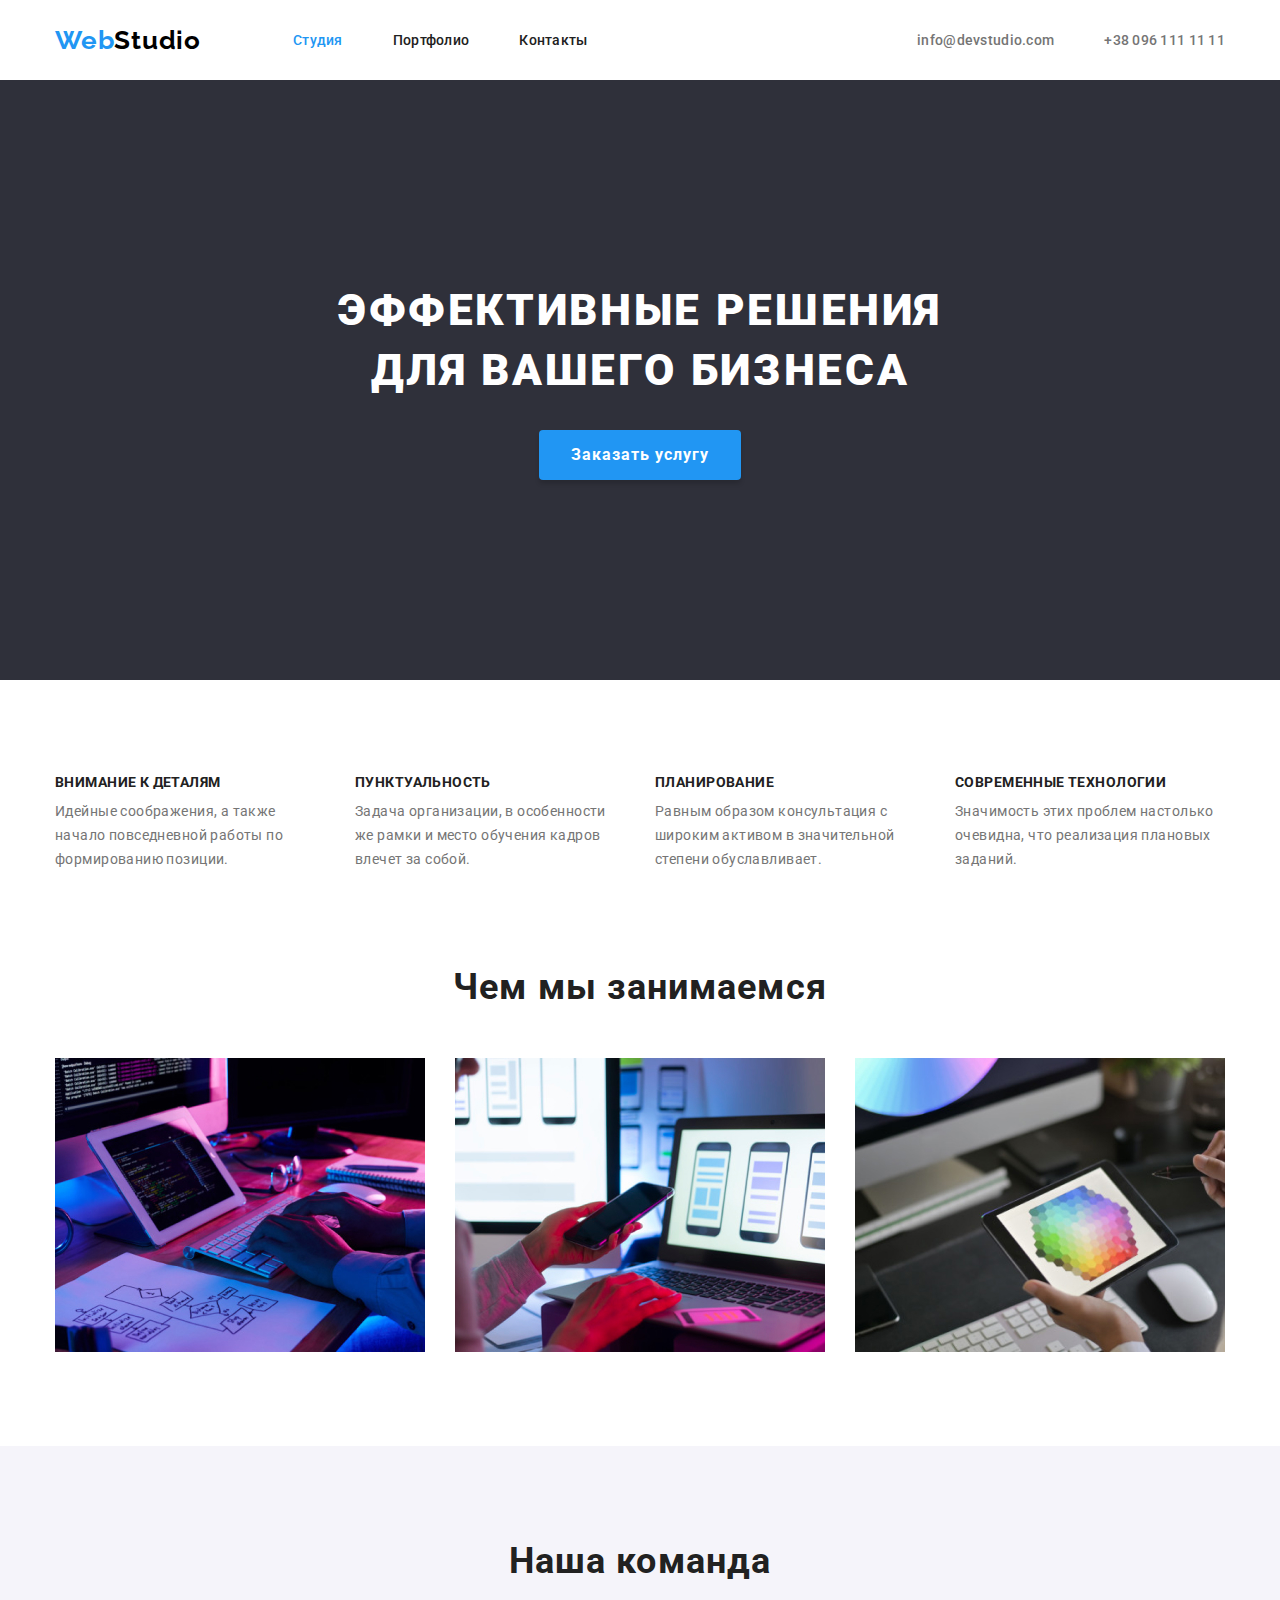
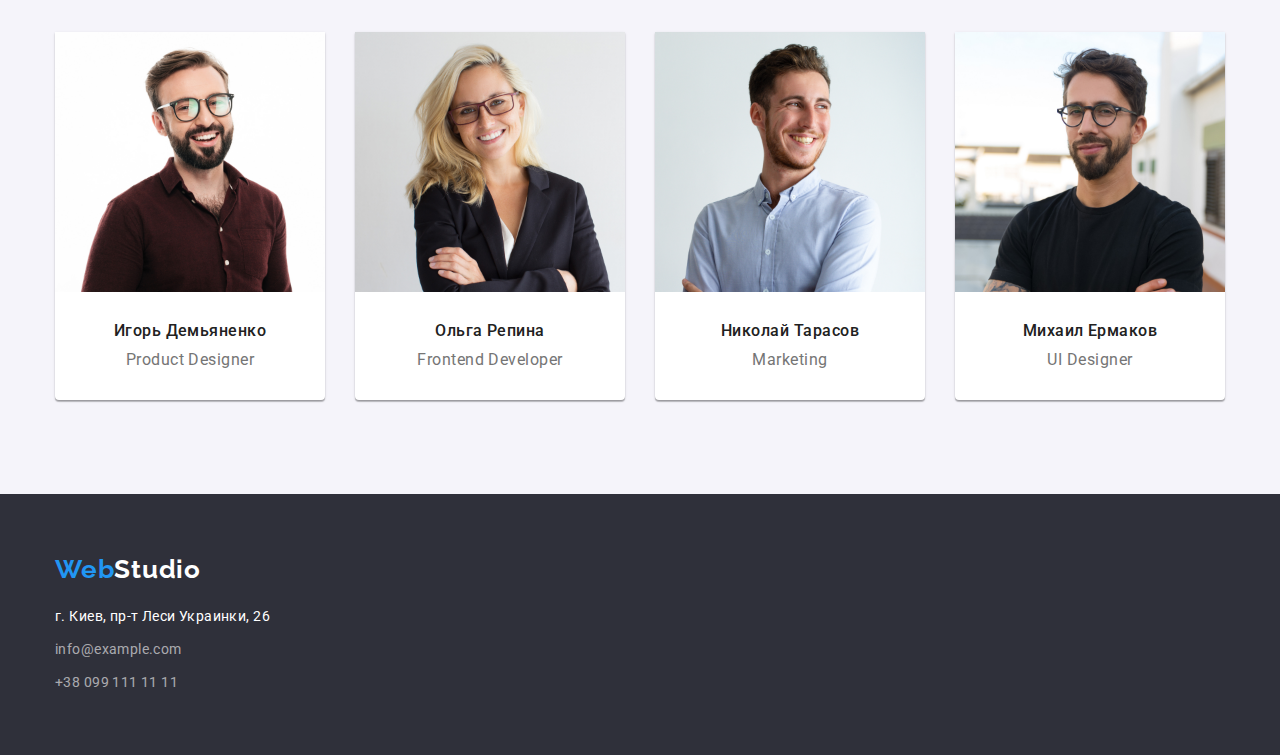
==== commit 16c2bbd2: "Moved paddings from sections to containers" ====
--- a/index.html
+++ b/index.html
@@ -2,152 +2,152 @@
 <html lang="ru">
 
 <head>
-	<meta charset="UTF-8">
-	<meta name="viewport" content="width=device-width, initial-scale=1.0">
-	<title lang="en">WebStudio</title>
-	<link href="https://fonts.googleapis.com/css2?family=Raleway:wght@700&family=Roboto:wght@400;500;700;900&display=swap" rel="stylesheet">
-	<link rel="stylesheet" href="https://cdnjs.cloudflare.com/ajax/libs/modern-normalize/1.0.0/modern-normalize.min.css">
-	<link rel="stylesheet" href="./css/style.css">
+  <meta charset="UTF-8">
+  <meta name="viewport" content="width=device-width, initial-scale=1.0">
+  <title lang="en">WebStudio</title>
+  <link href="https://fonts.googleapis.com/css2?family=Raleway:wght@700&family=Roboto:wght@400;500;700;900&display=swap" rel="stylesheet">
+  <link rel="stylesheet" href="https://cdnjs.cloudflare.com/ajax/libs/modern-normalize/1.0.0/modern-normalize.min.css">
+  <link rel="stylesheet" href="./css/style.css">
 </head>
 
 <body>
-	<!--Header-->
-	<header class="header">
-		<div class="conteiner">
-			<a class="link navigation-logo" href="./index.html" aria-label="логотип веб-студии">
-				Web<span>Studio</span>
-			</a>
-			<nav class="navigation">
-				<ul class="list navigation-list">
-					<li class="navigation-list-item">
-						<a class="link navigation-list-link active" href="./index.html">Студия</a>
-					</li>
-					<li class="navigation-list-item">
-						<a class="link navigation-list-link" href="./portfolio.html">Портфолио</a>
-					</li>
-					<li class="navigation-list-item">
-						<a class="link navigation-list-link" href="#contacts">Контакты</a>
-					</li>
-				</ul>
-			</nav>
-			<address class="address">
-				<ul class="list header-address-list">
-					<li class="header-address-list-item">
-						<a class="link header-address-list-mail" href="mailto:info@devstudio.com">info@devstudio.com</a>
-					</li>
-					<li class="header-address-list-item">
-						<a class="link header-address-list-tel" href="tel:+380961111111">+38 096 111 11 11</a>
-					</li>
-				</ul>
-			</address>
-		</div>
-	</header>
-	<main>
-		<!--Hero Section-->
-		<section class="hero">
-			<div class="conteiner">
-				<h1 class="hero-title">Эффективные решения<br>для вашего бизнеса</h1>
-				<button class="hero-btn" type="button">Заказать услугу</button>
-			</div>
-		</section>
-		<!--Benefits Section-->
-		<section class="section benefits">
-			<div class="conteiner">
-				<h2 class="is-hidden benefits-title">Наши преимущества</h2>
-				<ul class="list benefits-list">
-					<li class="benefits-list-item">
-						<h3 class="benefits-list-title">Внимание к деталям</h3>
-						<p class="benefits-list-text">Идейные соображения, а также начало повседневной работы по формированию позиции.</p>
-					</li>
-					<li class="benefits-list-item">
-						<h3 class="benefits-list-title">Пунктуальность</h3>
-						<p class="benefits-list-text">Задача организации, в особенности же рамки и место обучения кадров влечет за собой.</p>
-					</li>
-					<li class="benefits-list-item">
-						<h3 class="benefits-list-title">Планирование</h3>
-						<p class="benefits-list-text">Равным образом консультация с широким активом в значительной степени обуславливает.</p>
-					</li>
-					<li class="benefits-list-item">
-						<h3 class="benefits-list-title">Современные технологии</h3>
-						<p class="benefits-list-text">Значимость этих проблем настолько очевидна, что реализация плановых заданий.</p>
-					</li>
-				</ul>
-			</div>
-		</section>
-		<!--About Us Section-->
-		<section class="section about">
-			<div class="conteiner">
-				<h2 class="title about-title">Чем мы занимаемся</h2>
-			<ul class="list about-list">
-				<li class="about-list-item">
-					<img class="img about-list-img" src="./images/main/index/about-us-1.jpg" alt="Разработчик работает в поте лица" width="370"
-						height="294">
-				</li>
-				<li class="about-list-item">
-					<img class="img about-list-img" src="./images/main/index/about-us-2.jpg" alt="Разработчик работает в поте лица" width="370"
-						height="294">
-				</li>
-				<li class="about-list-item">
-					<img class="img about-list-img" src="./images/main/index/about-us-3.jpg" alt="Разработчик работает в поте лица" width="370"
-						height="294">
-				</li>
-			</ul>
-			</div>
-		</section>
-		<!--Our Team Section-->
-		<section class="section team">
-			<div class="conteiner">
-				<h2 class="title team-title">Наша команда</h2>
-				<ul class="list team-list">
-					<li class="team-list-item">
-						<img class="img team-list-img" src="./images/main/index/our-team-1.jpg" alt="фото сотрудника Игорь Демьяненко" width="270"
-							height="260">
-						<h3 class="team-list-name">Игорь Демьяненко</h3>
-						<p class="team-list-position" lang="en">Product Designer</p>
-					</li>
-					<li class="team-list-item">
-						<img class="img team-list-img" src="./images/main/index/our-team-2.jpg" alt="фото сотрудника Ольга Репина" width="270"
-							height="260">
-						<h3 class="team-list-name">Ольга Репина</h3>
-						<p class="team-list-position" lang="en">Frontend Developer</p>
-					</li>
-					<li class="team-list-item">
-						<img class="img team-list-img" src="./images/main/index/our-team-3.jpg" alt="фото сотрудника Николай Тарасов" width="270"
-							height="260">
-						<h3 class="team-list-name">Николай Тарасов</h3>
-						<p class="team-list-position" lang="en">Marketing</p>
-					</li>
-					<li class="team-list-item">
-						<img class="img team-list-img" src="./images/main/index/our-team-4.jpg" alt="фото сотрудника Михаил Ермаков" width="270"
-							height="260">
-						<h3 class="team-list-name">Михаил Ермаков</h3>
-						<p class="team-list-position" lang="en">UI Designer</p>
-					</li>
-				</ul>
-			</div>
-		</section>
-	</main>
-	<!--Footer-->
-	<footer class="footer" id="contacts">
-		<div class="conteiner">
-			<a class="link footer-logo" href="./index.html" aria-label="логотип веб-студии">
-				Web<span>Studio</span>
-			</a>
-			<address class="address">
-				<ul class="list footer-address-list">
-					<li class="footer-address-list-item">
-						<a class="link footer-address-list-address" href="https://goo.gl/maps/a9BJcKgLiUdEXcrdA" target="_blank">г. Киев, пр-т Леси Украинки, 26</a>
-					</li>
-					<li class="footer-address-list-item">
-						<a class="link footer-address-list-mail" href="mailto:info@example.com">info@example.com</a>
-					</li>
-					<li class="footer-address-list-item">
-						<a class="link footer-address-list-tel" href="tel:+380991111111">+38 099 111 11 11</a>
-					</li>
-				</ul>
-			</address>
-		</div>
-	</footer>
+  <!--Header-->
+  <header class="header">
+    <div class="conteiner">
+      <a class="link navigation-logo" href="./index.html" aria-label="логотип веб-студии" lang="en">
+        Web<span>Studio</span>
+      </a>
+      <nav class="navigation">
+        <ul class="list navigation-list">
+          <li class="navigation-list-item">
+            <a class="link navigation-list-link active" href="./index.html">Студия</a>
+          </li>
+          <li class="navigation-list-item">
+            <a class="link navigation-list-link" href="./portfolio.html">Портфолио</a>
+          </li>
+          <li class="navigation-list-item">
+            <a class="link navigation-list-link" href="#contacts">Контакты</a>
+          </li>
+        </ul>
+      </nav>
+      <address class="address">
+        <ul class="list header-address-list">
+          <li class="header-address-list-item">
+            <a class="link header-address-list-mail" href="mailto:info@devstudio.com" lang="en">info@devstudio.com</a>
+          </li>
+          <li class="header-address-list-item">
+            <a class="link header-address-list-tel" href="tel:+380961111111">+38 096 111 11 11</a>
+          </li>
+        </ul>
+      </address>
+    </div>
+  </header>
+  <main>
+    <!--Hero Section-->
+    <section class="hero">
+      <div class="conteiner">
+        <h1 class="hero-title">Эффективные решения для вашего бизнеса</h1>
+        <button class="hero-btn" type="button">Заказать услугу</button>
+      </div>
+    </section>
+    <!--Benefits Section-->
+    <section class="section benefits">
+      <div class="conteiner">
+        <h2 class="is-hidden benefits-title">Наши преимущества</h2>
+        <ul class="list benefits-list">
+          <li class="benefits-list-item">
+            <h3 class="benefits-list-title">Внимание к деталям</h3>
+            <p class="benefits-list-text">Идейные соображения, а также начало повседневной работы по формированию позиции.</p>
+          </li>
+          <li class="benefits-list-item">
+            <h3 class="benefits-list-title">Пунктуальность</h3>
+            <p class="benefits-list-text">Задача организации, в особенности же рамки и место обучения кадров влечет за собой.</p>
+          </li>
+          <li class="benefits-list-item">
+            <h3 class="benefits-list-title">Планирование</h3>
+            <p class="benefits-list-text">Равным образом консультация с широким активом в значительной степени обуславливает.</p>
+          </li>
+          <li class="benefits-list-item">
+            <h3 class="benefits-list-title">Современные технологии</h3>
+            <p class="benefits-list-text">Значимость этих проблем настолько очевидна, что реализация плановых заданий.</p>
+          </li>
+        </ul>
+      </div>
+    </section>
+    <!--About Us Section-->
+    <section class="section about">
+      <div class="conteiner">
+        <h2 class="title about-title">Чем мы занимаемся</h2>
+      <ul class="list about-list">
+        <li class="about-list-item">
+          <img class="img about-list-img" src="./images/main/index/about-us-1.jpg" alt="Разработчик работает в поте лица" width="370"
+            height="294">
+        </li>
+        <li class="about-list-item">
+          <img class="img about-list-img" src="./images/main/index/about-us-2.jpg" alt="Разработчик работает в поте лица" width="370"
+            height="294">
+        </li>
+        <li class="about-list-item">
+          <img class="img about-list-img" src="./images/main/index/about-us-3.jpg" alt="Разработчик работает в поте лица" width="370"
+            height="294">
+        </li>
+      </ul>
+      </div>
+    </section>
+    <!--Our Team Section-->
+    <section class="section team">
+      <div class="conteiner">
+        <h2 class="title team-title">Наша команда</h2>
+        <ul class="list team-list">
+          <li class="team-list-item">
+            <img class="img team-list-img" src="./images/main/index/our-team-1.jpg" alt="фото сотрудника Игорь Демьяненко" width="270"
+              height="260">
+            <h3 class="team-list-name">Игорь Демьяненко</h3>
+            <p class="team-list-position" lang="en">Product Designer</p>
+          </li>
+          <li class="team-list-item">
+            <img class="img team-list-img" src="./images/main/index/our-team-2.jpg" alt="фото сотрудника Ольга Репина" width="270"
+              height="260">
+            <h3 class="team-list-name">Ольга Репина</h3>
+            <p class="team-list-position" lang="en">Frontend Developer</p>
+          </li>
+          <li class="team-list-item">
+            <img class="img team-list-img" src="./images/main/index/our-team-3.jpg" alt="фото сотрудника Николай Тарасов" width="270"
+              height="260">
+            <h3 class="team-list-name">Николай Тарасов</h3>
+            <p class="team-list-position" lang="en">Marketing</p>
+          </li>
+          <li class="team-list-item">
+            <img class="img team-list-img" src="./images/main/index/our-team-4.jpg" alt="фото сотрудника Михаил Ермаков" width="270"
+              height="260">
+            <h3 class="team-list-name">Михаил Ермаков</h3>
+            <p class="team-list-position" lang="en">UI Designer</p>
+          </li>
+        </ul>
+      </div>
+    </section>
+  </main>
+  <!--Footer-->
+  <footer class="footer" id="contacts">
+    <div class="conteiner">
+      <a class="link footer-logo" href="./index.html" aria-label="логотип веб-студии" lang="en">
+        Web<span>Studio</span>
+      </a>
+      <address class="address">
+        <ul class="list footer-address-list">
+          <li class="footer-address-list-item">
+            <a class="link footer-address-list-address" href="https://goo.gl/maps/a9BJcKgLiUdEXcrdA" target="_blank">г. Киев, пр-т Леси Украинки, 26</a>
+          </li>
+          <li class="footer-address-list-item">
+            <a class="link footer-address-list-mail" href="mailto:info@example.com" lang="en">info@example.com</a>
+          </li>
+          <li class="footer-address-list-item">
+            <a class="link footer-address-list-tel" href="tel:+380991111111">+38 099 111 11 11</a>
+          </li>
+        </ul>
+      </address>
+    </div>
+  </footer>
 </body>
 
 </html>--- a/css/style.css
+++ b/css/style.css
@@ -1,130 +1,130 @@
 :root {
-	--main-font: "Roboto", sans-serif;
-	--secondary-font: "Raleway", sans-serif;
-	--title-white-theme-color: #212121;
-	--title-dark-theme-color: #ffffff;
-	--text-white-theme-color: #757575;
-	--text-dark-theme-color: #ffffff;
-	--accent-color: #2196F3;
+  --main-font: "Roboto", sans-serif;
+  --secondary-font: "Raleway", sans-serif;
+  --title-white-theme-color: #212121;
+  --title-dark-theme-color: #ffffff;
+  --text-white-theme-color: #757575;
+  --text-dark-theme-color: #ffffff;
+  --accent-color: #2196F3;
 }
 
 *,
 *::before,
 *::after {
-	margin: 0;
-	padding: 0;
+  margin: 0;
+  padding: 0;
 }
 
 body {
-	font-family: var(--main-font);
-	font-style: normal;
-}
+  font-family: var(--main-font);
+  font-style: normal;
+}
+
 .list {
-	list-style: none;
- }
+  list-style: none;
+}
 
 .link {
-	text-decoration: none;
+  text-decoration: none;
 }
 
 .address {
-	font-style: normal;
+  font-style: normal;
 }
 
 .img {
-	display: block;
+  display: block;
 }
 
 .title {
-	margin-bottom: 50px;
-}
-
-.section {
-	padding-top: 94px;
-	padding-bottom: 94px;
-}
-
-.section.about {
-	padding-top: 0;
+  margin-bottom: 50px;
 }
 
 .conteiner {
-	width: 1200px;
-	margin-left: auto;
-	margin-right: auto;
-	padding-left: 15px;
-	padding-right: 15px;
+  width: 1200px;
+  margin-left: auto;
+  margin-right: auto;
+  padding-right: 15px;
+  padding-left: 15px;
+}
+
+.benefits > .conteiner,
+.about > .conteiner,
+.team > .conteiner,
+.portfolio > .conteiner {
+  padding-top: 94px;
+  padding-bottom: 94px;
 }
 
 .is-hidden {
-	display: none;
+  display: none;
 }
 
 /* ========== Header ========== */
 .header .conteiner {
-	display: flex;
-	align-items: center;
+  display: flex;
+  align-items: center;
 }
 
 .navigation-logo {
-	margin-right: 93px;
-
-	font-family: var(--secondary-font);
-	font-weight: 700;
-	font-size: 26px;
-	line-height: 1.192;
-	letter-spacing: 0.03em;
-	color: var(--accent-color);
+  margin-right: 92px;
+
+  font-family: var(--secondary-font);
+  font-weight: 700;
+  font-size: 26px;
+  line-height: 1.192;
+  letter-spacing: 0.03em;
+  color: var(--accent-color);
 }
 
 .navigation-logo > span {
-	color: #000000;
+  color: #000000;
 }
 
 .navigation-list {
-	display: flex;
+  display: flex;
 }
 
 .navigation-list-item:not(:last-child) {
-	margin-right: 50px;
+  margin-right: 50px;
 }
 
 .navigation-list-link {
-	display: block;
-	padding-top: 32px;
-	padding-bottom: 32px;
-
-	font-weight: 500;
-	font-size: 14px;
-	line-height: 1.143;
-	letter-spacing: 0.02em;
-	color: var(--title-white-theme-color);
+  display: block;
+  padding-top: 32px;
+  padding-bottom: 32px;
+
+  font-weight: 500;
+  font-size: 14px;
+  line-height: 1.143;
+  letter-spacing: 0.02em;
+  color: var(--title-white-theme-color);
 }
 
 .active {
-	color: var(--accent-color);
+  color: var(--accent-color);
 }
 
 .header .address {
-	margin-left: auto;
+  margin-left: auto;
 }
 
 .header-address-list {
-	display: flex;
+  display: flex;
 }
 
 .header-address-list-item + 
 .header-address-list-item{
-	margin-left: 50px;
+  margin-left: 50px;
 }
 
 .header-address-list-mail,
 .header-address-list-tel {
-	font-weight: 500;
-	font-size: 14px;
-	line-height: 1.143;
-	letter-spacing: 0.02em;
-	color: var(--text-white-theme-color);
+  font-weight: 500;
+  font-size: 14px;
+  line-height: 1.143;
+  letter-spacing: 0.02em;
+  color: var(--text-white-theme-color);
 }
 
 .navigation-list-link:hover,
@@ -133,286 +133,297 @@
 .header-address-list-mail:focus,
 .header-address-list-tel:hover,
 .header-address-list-tel:focus {
-	color: var(--accent-color);
+  color: var(--accent-color);
 }
 /* ========== End Header ========== */
 
 /* ========== Hero========== */
 .hero {
-	text-align: center;
-	padding-top: 200px;
-	padding-bottom: 200px;
-	background-color: #2F303A;
+  background-color: #2F303A;
+}
+
+.hero > .conteiner {
+  text-align: center;
+  padding-top: 200px;
+  padding-right: 252px;
+  padding-bottom: 200px;
+  padding-left: 252px;
 }
 
 .hero-title {
-	margin-bottom: 30px;
-
-	font-weight: 900;
-	font-size: 44px;
-	line-height: 1.364;
-	letter-spacing: 0.06em;
-	text-transform: uppercase;
-	color: var(--title-dark-theme-color);
+  margin-bottom: 30px;
+
+  font-weight: 900;
+  font-size: 44px;
+  line-height: 1.364;
+  letter-spacing: 0.06em;
+  text-transform: uppercase;
+  color: var(--title-dark-theme-color);
 }
 
 .hero-btn {
-	display: inline-block;
-	padding-top: 10px;
-	padding-right: 32px;
-	padding-bottom: 10px;
-	padding-left: 32px;
-	background-color: var(--accent-color);
-	box-shadow: 0px 4px 4px rgba(0, 0, 0, 0.15);
-	border: none;
-	border-radius: 4px;
-
-	font-family: var(--main-font);
-	font-style: normal;
-	font-weight: 700;
-	font-size: 16px;
-	line-height: 1.875;
-	letter-spacing: 0.06em;
-	color: var(--title-dark-theme-color);
+  display: inline-block;
+  min-width: 200px;
+  height: 50px;
+  padding-top: 10px;
+  padding-right: 32px;
+  padding-bottom: 10px;
+  padding-left: 32px;
+  border: none;
+  border-radius: 4px;
+  background-color: var(--accent-color);
+  box-shadow: 0px 4px 4px rgba(0, 0, 0, 0.15);
+
+  font-family: var(--main-font);
+  font-style: normal;
+  font-weight: 700;
+  font-size: 16px;
+  line-height: 1.875;
+  letter-spacing: 0.06em;
+  color: var(--title-dark-theme-color);
 }
 /* ========== End Hero========== */
 
 /* ========== Benefits Section ========== */
 .benefits-list {
-	display: flex;
+  display: flex;
 }
 
 .benefits-list-item {
-	width: calc((100% - 3 * 30px) / 4);
+  width: calc((100% - 3 * 30px) / 4);
 }
 
 .benefits-list-item:not(:last-child) {
-	margin-right: 30px;
+  margin-right: 30px;
 }
 
 .benefits-list-title {
-	margin-bottom: 10px;
-
-	font-weight: 700;
-	font-size: 14px;
-	line-height: 1.143;
-	letter-spacing: 0.03em;
-	text-transform: uppercase;
-	color: var(--title-white-theme-color);
+  margin-bottom: 10px;
+
+  font-weight: 700;
+  font-size: 14px;
+  line-height: 1.143;
+  letter-spacing: 0.03em;
+  text-transform: uppercase;
+  color: var(--title-white-theme-color);
 }
 
 .benefits-list-text {
-	font-weight: 400;
-	font-size: 14px;
-	line-height: 1.714;
-	letter-spacing: 0.03em;
-	color: var(--text-white-theme-color);
+  font-weight: 400;
+  font-size: 14px;
+  line-height: 1.714;
+  letter-spacing: 0.03em;
+  color: var(--text-white-theme-color);
 }
 /* ========== End Benefits Section ========== */
 
 /* ========== About Us Section ========== */
+.about > .conteiner {
+  padding-top: 0;
+}
+
 .about-title {
-	margin-bottom: 50px;
-
-	font-weight: 700;
-	font-size: 36px;
-	line-height: 1.167;
-	text-align: center;
-	letter-spacing: 0.03em;
-	color: var(--title-white-theme-color);
+  margin-bottom: 50px;
+
+  font-weight: 700;
+  font-size: 36px;
+  line-height: 1.167;
+  text-align: center;
+  letter-spacing: 0.03em;
+  color: var(--title-white-theme-color);
 }
 
 .about-list {
-	display: flex;
-	justify-content: space-between;
+  display: flex;
+  justify-content: space-between;
 }
 /* ========== End About Us Section ========== */
 
 /* ========== Our Team Section ========== */
 .team {
-	background-color: #F5F4FA;
+  background-color: #F5F4FA;
 }
 
 .team-title {
-	font-weight: 700;
-	font-size: 36px;
-	line-height: 1.167;
-	text-align: center;
-	letter-spacing: 0.03em;
-	color: var(--title-white-theme-color);
+  font-weight: 700;
+  font-size: 36px;
+  line-height: 1.167;
+  text-align: center;
+  letter-spacing: 0.03em;
+  color: var(--title-white-theme-color);
 }
 
 .team-list {
-	display: flex;
+  display: flex;
 }
 
 .team-list-item {
-	padding-bottom: 30px;
-	background-color: #FFFFFF;
-	box-shadow: 0px 1px 3px rgba(0, 0, 0, 0.12), 0px 1px 1px rgba(0, 0, 0, 0.14), 0px 2px 1px rgba(0, 0, 0, 0.2);
-	border-radius: 0px 0px 4px 4px;
+  padding-bottom: 30px;
+  background-color: #FFFFFF;
+  box-shadow: 0px 1px 3px rgba(0, 0, 0, 0.12), 0px 1px 1px rgba(0, 0, 0, 0.14), 0px 2px 1px rgba(0, 0, 0, 0.2);
+  border-radius: 0px 0px 4px 4px;
 }
 
 .team-list-item:not(:last-child) {
-	margin-right: 30px;
+  margin-right: 30px;
 }
 
 .team-list-img {
-	margin-bottom: 30px;
+  margin-bottom: 30px;
 }
 
 .team-list-name {
-	margin-bottom: 10px;
-
-	font-weight: 500;
-	font-size: 16px;
-	line-height: 1.186;
-	text-align: center;
-	letter-spacing: 0.03em;
-	color: var(--title-white-theme-color);
+  margin-bottom: 10px;
+
+  font-weight: 500;
+  font-size: 16px;
+  line-height: 1.186;
+  text-align: center;
+  letter-spacing: 0.03em;
+  color: var(--title-white-theme-color);
 }
 
 .team-list-position {
-	font-weight: 400;
-	font-size: 16px;
-	line-height: 1.186;
-	text-align: center;
-	letter-spacing: 0.03em;
-	color: var(--text-white-theme-color);
+  font-weight: 400;
+  font-size: 16px;
+  line-height: 1.186;
+  text-align: center;
+  letter-spacing: 0.03em;
+  color: var(--text-white-theme-color);
 }
 /* ========== End Our Team Section ========== */
 
 /* ========== Portfolio Section ========== */
 .portfolio-filter-list {
-	display: flex;
-	margin-bottom: 50px;
-	justify-content: center;
+  display: flex;
+  margin-bottom: 50px;
+  justify-content: center;
 }
 
 .portfolio-filter-list-item:not(:last-child) {
-	margin-right: 8px;
+  margin-right: 8px;
 }
 
 .portfolio-filter-list-btn {
-	padding-top: 6px;
-	padding-right: 22px;
-	padding-bottom: 6px;
-	padding-left: 22px;
-	background-color: #F5F4FA;
-	border: none;
-	border-radius: 4px;
-
-	font-family: var(--main-font);
-	font-style: normal;
-	font-weight: 500;
-	font-size: 16px;
-	line-height: 1.625;
-	letter-spacing: 0.03em;
-	color: var(--title-white-theme-color);
+  padding-top: 6px;
+  padding-right: 22px;
+  padding-bottom: 6px;
+  padding-left: 22px;
+  background-color: #F5F4FA;
+  border: none;
+  border-radius: 4px;
+
+  font-family: var(--main-font);
+  font-style: normal;
+  font-weight: 500;
+  font-size: 16px;
+  line-height: 1.625;
+  letter-spacing: 0.03em;
+  color: var(--title-white-theme-color);
 }
 
 .portfolio-filter-list-btn:hover,
 .portfolio-filter-list-btn:focus {
-	background-color: var(--accent-color);
-	box-shadow: 0px 3px 1px rgba(0, 0, 0, 0.1), 0px 1px 2px rgba(0, 0, 0, 0.08), 0px 2px 2px rgba(0, 0, 0, 0.12);
-
-	color: var(--title-dark-theme-color);
+  background-color: var(--accent-color);
+  box-shadow: 0px 3px 1px rgba(0, 0, 0, 0.1), 0px 1px 2px rgba(0, 0, 0, 0.08), 0px 2px 2px rgba(0, 0, 0, 0.12);
+
+  color: var(--title-dark-theme-color);
 }
 
 .portfolio-list {
-	display: flex;
-	flex-wrap: wrap;
+  display: flex;
+  flex-wrap: wrap;
 }
 
 .portfolio-list-item {
-	width: calc((100% - 2 * 30px) / 3);
-	background-color: #FFFFFF;
-	border: 1px solid #EEEEEE;
+  width: calc((100% - 2 * 30px) / 3);
+  background-color: #FFFFFF;
+  border: 1px solid #EEEEEE;
 }
 
 .portfolio-list-item:not(:nth-child(3n)) {
-	margin-right: 30px;
+  margin-right: 30px;
 }
 
 .portfolio-list-item:not(:nth-last-child(-n + 3)) {
-	margin-bottom: 30px;
+  margin-bottom: 30px;
 }
 
 .portfolio-list-link {
-	display: block;
-	padding-bottom: 20px;
+  display: block;
+  padding-bottom: 20px;
 }
 
 .portfolio-list-img {
-	margin-bottom: 20px;
+  margin-bottom: 20px;
 }
 
 .portfolio-list-title {
-	margin-left: 24px;
-	margin-right: 24px;
-	margin-bottom: 4px;
-
-	font-weight: 700;
-	font-size: 18px;
-	line-height: 2;
-	letter-spacing: 0.06em;
-	color: var(--title-white-theme-color);
+  margin-left: 24px;
+  margin-right: 24px;
+  margin-bottom: 4px;
+
+  font-weight: 700;
+  font-size: 18px;
+  line-height: 2;
+  letter-spacing: 0.06em;
+  color: var(--title-white-theme-color);
 }
 
 .portfolio-list-subtitle {
-	margin-left: 24px;
-	margin-right: 24px;
-
-	font-weight: 400;
-	font-size: 16px;
-	line-height: 1.875;
-	letter-spacing: 0.03em;
-	color: var(--text-white-theme-color);
+  margin-left: 24px;
+  margin-right: 24px;
+
+  font-weight: 400;
+  font-size: 16px;
+  line-height: 1.875;
+  letter-spacing: 0.03em;
+  color: var(--text-white-theme-color);
 }
 /* ==========End Portfolio Section ========== */
 
 /* ========== Footer ========== */
 .footer {
-	background-color: #2F303A;
-	padding-top: 60px;
-	padding-bottom: 60px;
+  background-color: #2F303A;
+  padding-top: 60px;
+  padding-bottom: 60px;
 }
 
 .footer-logo {
-	display: block;
-	margin-bottom: 20px;
-
-	font-family: var(--secondary-font);
-	font-weight: 700;
-	font-size: 26px;
-	line-height: 1.192;
-	letter-spacing: 0.03em;
-	color: var(--accent-color);
+  display: block;
+  margin-bottom: 20px;
+
+  font-family: var(--secondary-font);
+  font-weight: 700;
+  font-size: 26px;
+  line-height: 1.192;
+  letter-spacing: 0.03em;
+  color: var(--accent-color);
 }
 
 .footer-logo span {
-	color: #ffffff;
+  color: #ffffff;
 }
 
 .footer-address-list-item:not(:last-child) {
-	margin-bottom: 9px;
+  margin-bottom: 9px;
 }
 
 .footer-address-list-address {
-	font-weight: 400;
-	font-size: 14px;
-	line-height: 1.714;
-	letter-spacing: 0.03em;
-	color: var(--text-dark-theme-color);
+  font-weight: 400;
+  font-size: 14px;
+  line-height: 1.714;
+  letter-spacing: 0.03em;
+  color: var(--text-dark-theme-color);
 }
 
 .footer-address-list-mail,
 .footer-address-list-tel {
-	font-weight: 400;
-	font-size: 14px;
-	line-height: 1.714;
-	letter-spacing: 0.03em;
-	color: rgba(255, 255, 255, 0.6);
+  font-weight: 400;
+  font-size: 14px;
+  line-height: 1.714;
+  letter-spacing: 0.03em;
+  color: rgba(255, 255, 255, 0.6);
 }
 
 .footer-address-list-address:hover,
@@ -421,6 +432,6 @@
 .footer-address-list-mail:focus,
 .footer-address-list-tel:hover,
 .footer-address-list-tel:focus {
-	color: var(--accent-color);
+  color: var(--accent-color);
 }
 /* ========== End Footer ========== */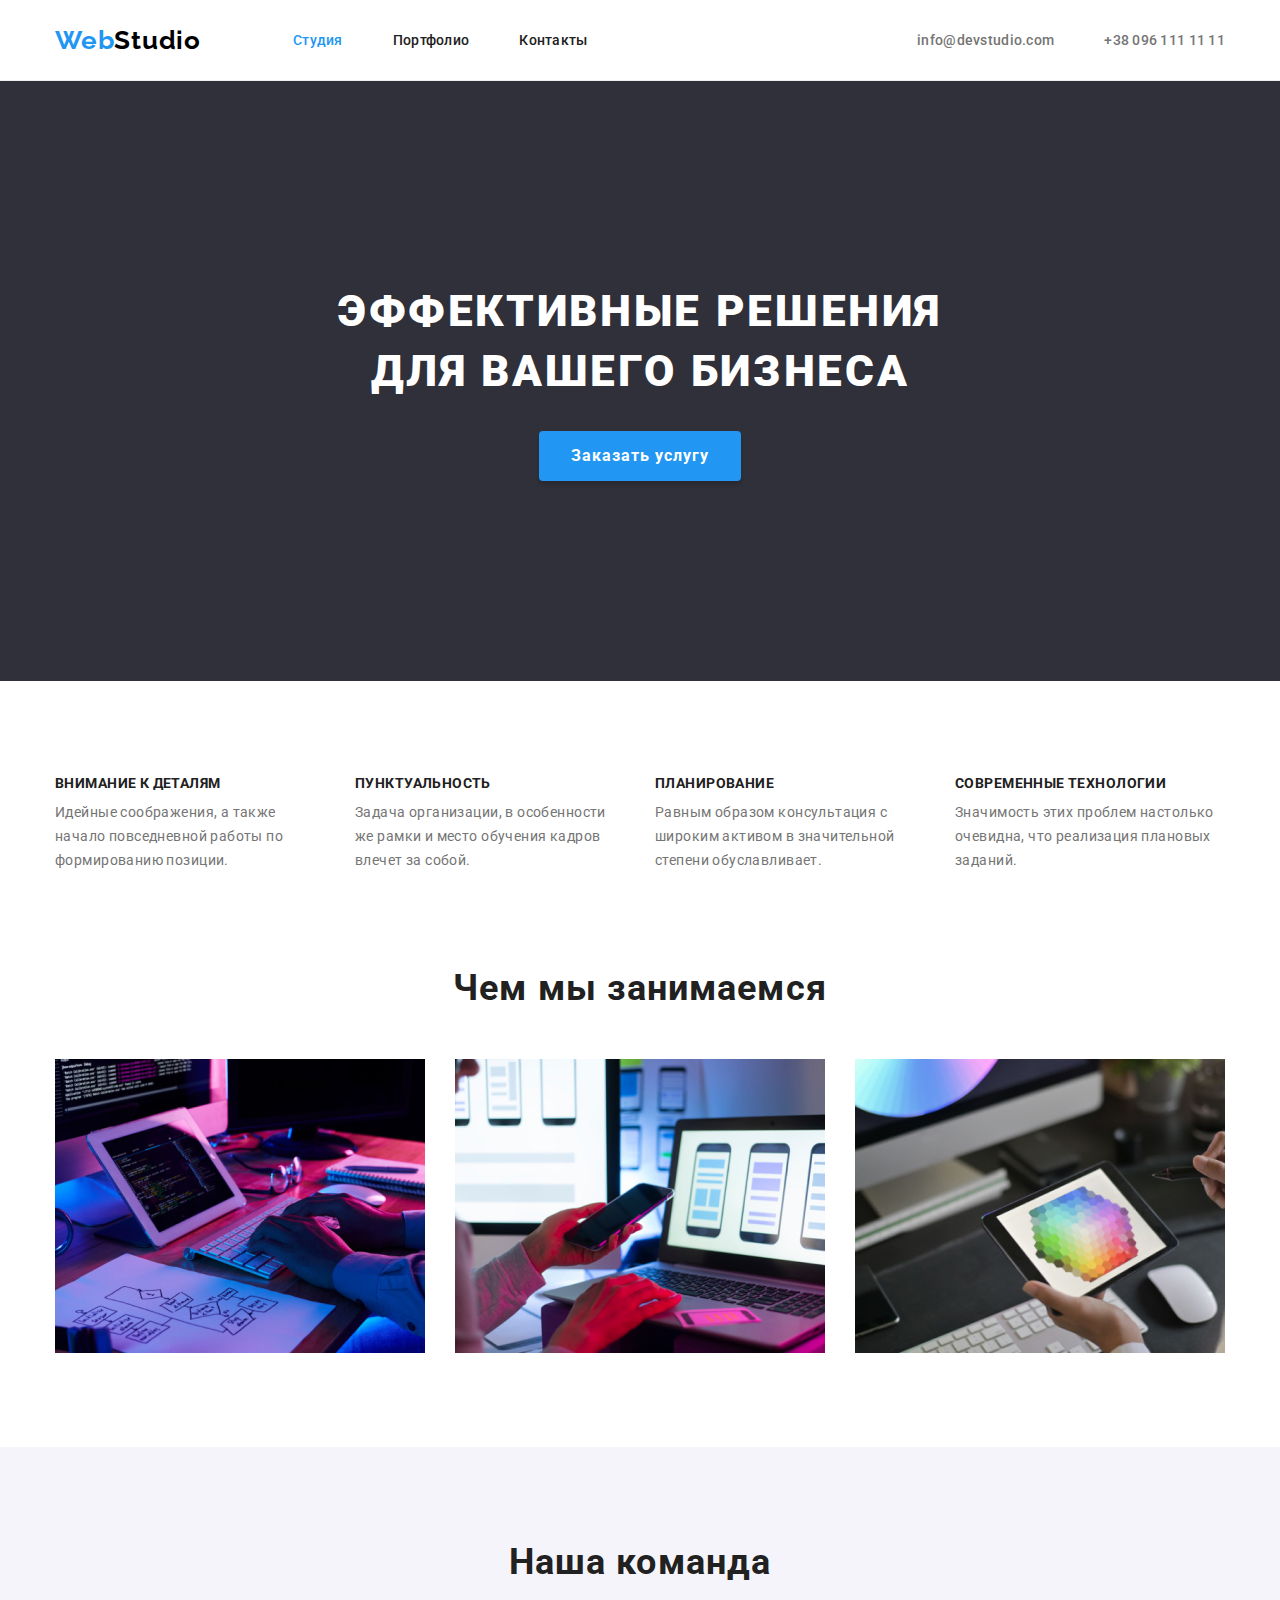
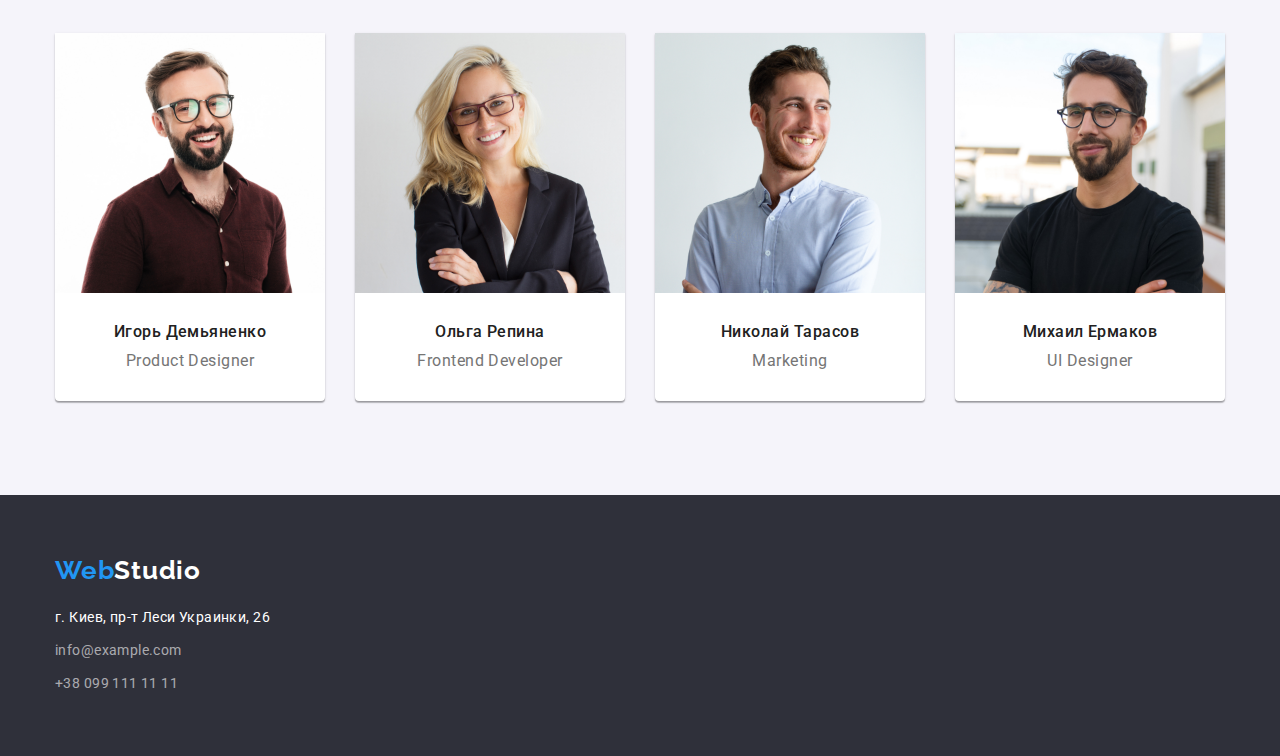
==== commit 1138b479: "Update html and css" ====
--- a/index.html
+++ b/index.html
@@ -14,7 +14,7 @@
   <!--Header-->
   <header class="header">
     <div class="conteiner">
-      <a class="link navigation-logo" href="./index.html" aria-label="логотип веб-студии" lang="en">
+      <a class="link logo" href="./index.html" aria-label="логотип веб-студии" lang="en">
         Web<span>Studio</span>
       </a>
       <nav class="navigation">
@@ -80,16 +80,13 @@
         <h2 class="title about-title">Чем мы занимаемся</h2>
       <ul class="list about-list">
         <li class="about-list-item">
-          <img class="img about-list-img" src="./images/main/index/about-us-1.jpg" alt="Разработчик работает в поте лица" width="370"
-            height="294">
+          <img class="img about-list-img" src="./images/main/index/about-us-1.jpg" alt="Разработчик работает в поте лица">
         </li>
         <li class="about-list-item">
-          <img class="img about-list-img" src="./images/main/index/about-us-2.jpg" alt="Разработчик работает в поте лица" width="370"
-            height="294">
+          <img class="img about-list-img" src="./images/main/index/about-us-2.jpg" alt="Разработчик работает в поте лица">
         </li>
         <li class="about-list-item">
-          <img class="img about-list-img" src="./images/main/index/about-us-3.jpg" alt="Разработчик работает в поте лица" width="370"
-            height="294">
+          <img class="img about-list-img" src="./images/main/index/about-us-3.jpg" alt="Разработчик работает в поте лица">
         </li>
       </ul>
       </div>
@@ -100,26 +97,22 @@
         <h2 class="title team-title">Наша команда</h2>
         <ul class="list team-list">
           <li class="team-list-item">
-            <img class="img team-list-img" src="./images/main/index/our-team-1.jpg" alt="фото сотрудника Игорь Демьяненко" width="270"
-              height="260">
+            <img class="img team-list-img" src="./images/main/index/our-team-1.jpg" alt="фото сотрудника Игорь Демьяненко">
             <h3 class="team-list-name">Игорь Демьяненко</h3>
             <p class="team-list-position" lang="en">Product Designer</p>
           </li>
           <li class="team-list-item">
-            <img class="img team-list-img" src="./images/main/index/our-team-2.jpg" alt="фото сотрудника Ольга Репина" width="270"
-              height="260">
+            <img class="img team-list-img" src="./images/main/index/our-team-2.jpg" alt="фото сотрудника Ольга Репина">
             <h3 class="team-list-name">Ольга Репина</h3>
             <p class="team-list-position" lang="en">Frontend Developer</p>
           </li>
           <li class="team-list-item">
-            <img class="img team-list-img" src="./images/main/index/our-team-3.jpg" alt="фото сотрудника Николай Тарасов" width="270"
-              height="260">
+            <img class="img team-list-img" src="./images/main/index/our-team-3.jpg" alt="фото сотрудника Николай Тарасов">
             <h3 class="team-list-name">Николай Тарасов</h3>
             <p class="team-list-position" lang="en">Marketing</p>
           </li>
           <li class="team-list-item">
-            <img class="img team-list-img" src="./images/main/index/our-team-4.jpg" alt="фото сотрудника Михаил Ермаков" width="270"
-              height="260">
+            <img class="img team-list-img" src="./images/main/index/our-team-4.jpg" alt="фото сотрудника Михаил Ермаков">
             <h3 class="team-list-name">Михаил Ермаков</h3>
             <p class="team-list-position" lang="en">UI Designer</p>
           </li>
@@ -130,8 +123,8 @@
   <!--Footer-->
   <footer class="footer" id="contacts">
     <div class="conteiner">
-      <a class="link footer-logo" href="./index.html" aria-label="логотип веб-студии" lang="en">
-        Web<span>Studio</span>
+      <a class="link logo" href="./index.html" aria-label="логотип веб-студии" lang="en">
+        Web<span class="inverse">Studio</span>
       </a>
       <address class="address">
         <ul class="list footer-address-list">
--- a/css/style.css
+++ b/css/style.css
@@ -34,10 +34,17 @@
 
 .img {
   display: block;
+  max-width: 100%;
+  height: auto;
 }
 
 .title {
   margin-bottom: 50px;
+}
+
+.section {
+  padding-top: 94px;
+  padding-bottom: 94px;
 }
 
 .conteiner {
@@ -48,27 +55,21 @@
   padding-left: 15px;
 }
 
-.benefits > .conteiner,
-.about > .conteiner,
-.team > .conteiner,
-.portfolio > .conteiner {
-  padding-top: 94px;
-  padding-bottom: 94px;
-}
-
 .is-hidden {
   display: none;
 }
 
 /* ========== Header ========== */
+.header {
+  border-bottom: 1px solid #ECECEC;
+}
+
 .header .conteiner {
   display: flex;
   align-items: center;
 }
 
-.navigation-logo {
-  margin-right: 92px;
-
+.logo {
   font-family: var(--secondary-font);
   font-weight: 700;
   font-size: 26px;
@@ -77,8 +78,13 @@
   color: var(--accent-color);
 }
 
-.navigation-logo > span {
+.logo > span {
   color: #000000;
+}
+
+.navigation {
+  margin-left: 92px;
+  margin-right: auto;
 }
 
 .navigation-list {
@@ -103,10 +109,6 @@
 
 .active {
   color: var(--accent-color);
-}
-
-.header .address {
-  margin-left: auto;
 }
 
 .header-address-list {
@@ -139,15 +141,15 @@
 
 /* ========== Hero========== */
 .hero {
-  background-color: #2F303A;
-}
-
-.hero > .conteiner {
   text-align: center;
   padding-top: 200px;
+  padding-bottom: 200px;
+  background-color: #2F303A;
+}
+
+.hero > .conteiner {
+  padding-left: 252px;
   padding-right: 252px;
-  padding-bottom: 200px;
-  padding-left: 252px;
 }
 
 .hero-title {
@@ -187,15 +189,16 @@
 /* ========== Benefits Section ========== */
 .benefits-list {
   display: flex;
+  justify-content: space-between;
 }
 
 .benefits-list-item {
   width: calc((100% - 3 * 30px) / 4);
 }
 
-.benefits-list-item:not(:last-child) {
+/* .benefits-list-item:not(:last-child) {
   margin-right: 30px;
-}
+} */
 
 .benefits-list-title {
   margin-bottom: 10px;
@@ -218,7 +221,7 @@
 /* ========== End Benefits Section ========== */
 
 /* ========== About Us Section ========== */
-.about > .conteiner {
+.section.about {
   padding-top: 0;
 }
 
@@ -237,6 +240,11 @@
   display: flex;
   justify-content: space-between;
 }
+
+.about-list-img {
+  width: 370px;
+  /* height: 294px; */
+}
 /* ========== End About Us Section ========== */
 
 /* ========== Our Team Section ========== */
@@ -255,6 +263,8 @@
 
 .team-list {
   display: flex;
+  justify-content: space-between;
+  text-align: center;
 }
 
 .team-list-item {
@@ -264,11 +274,9 @@
   border-radius: 0px 0px 4px 4px;
 }
 
-.team-list-item:not(:last-child) {
-  margin-right: 30px;
-}
-
 .team-list-img {
+  width: 270px;
+  /* height: 260px; */
   margin-bottom: 30px;
 }
 
@@ -278,7 +286,6 @@
   font-weight: 500;
   font-size: 16px;
   line-height: 1.186;
-  text-align: center;
   letter-spacing: 0.03em;
   color: var(--title-white-theme-color);
 }
@@ -287,7 +294,6 @@
   font-weight: 400;
   font-size: 16px;
   line-height: 1.186;
-  text-align: center;
   letter-spacing: 0.03em;
   color: var(--text-white-theme-color);
 }
@@ -337,8 +343,6 @@
 
 .portfolio-list-item {
   width: calc((100% - 2 * 30px) / 3);
-  background-color: #FFFFFF;
-  border: 1px solid #EEEEEE;
 }
 
 .portfolio-list-item:not(:nth-child(3n)) {
@@ -349,18 +353,32 @@
   margin-bottom: 30px;
 }
 
+.portfolio-list-item:hover,
+.portfolio-list-item:focus {
+  box-shadow: 0px 1px 1px rgba(5, 4, 4, 0.12), 0px 4px 4px rgba(0, 0, 0, 0.06), 1px 4px 6px rgba(0, 0, 0, 0.16);
+  /* filter: drop-shadow(0px 4px 4px rgba(0, 0, 0, 0.25)); */
+}
+
 .portfolio-list-link {
   display: block;
+}
+
+.portfolio-list-img {
+  width: 370px;
+  /* height: 294px; */
+}
+
+.portfolio-list-content {
+  padding-top: 20px;
+  padding-right: 20px;
   padding-bottom: 20px;
-}
-
-.portfolio-list-img {
-  margin-bottom: 20px;
+  padding-left: 20px;
+  border-right: 1px solid #EEEEEE;
+  border-bottom: 1px solid #EEEEEE;
+  border-left: 1px solid #EEEEEE;
 }
 
 .portfolio-list-title {
-  margin-left: 24px;
-  margin-right: 24px;
   margin-bottom: 4px;
 
   font-weight: 700;
@@ -371,9 +389,6 @@
 }
 
 .portfolio-list-subtitle {
-  margin-left: 24px;
-  margin-right: 24px;
-
   font-weight: 400;
   font-size: 16px;
   line-height: 1.875;
@@ -389,19 +404,12 @@
   padding-bottom: 60px;
 }
 
-.footer-logo {
+.footer .logo {
   display: block;
   margin-bottom: 20px;
-
-  font-family: var(--secondary-font);
-  font-weight: 700;
-  font-size: 26px;
-  line-height: 1.192;
-  letter-spacing: 0.03em;
-  color: var(--accent-color);
-}
-
-.footer-logo span {
+}
+
+.logo > span.inverse {
   color: #ffffff;
 }
 
@@ -434,4 +442,4 @@
 .footer-address-list-tel:focus {
   color: var(--accent-color);
 }
-/* ========== End Footer ========== */+/* ========== End Footer ========== */
